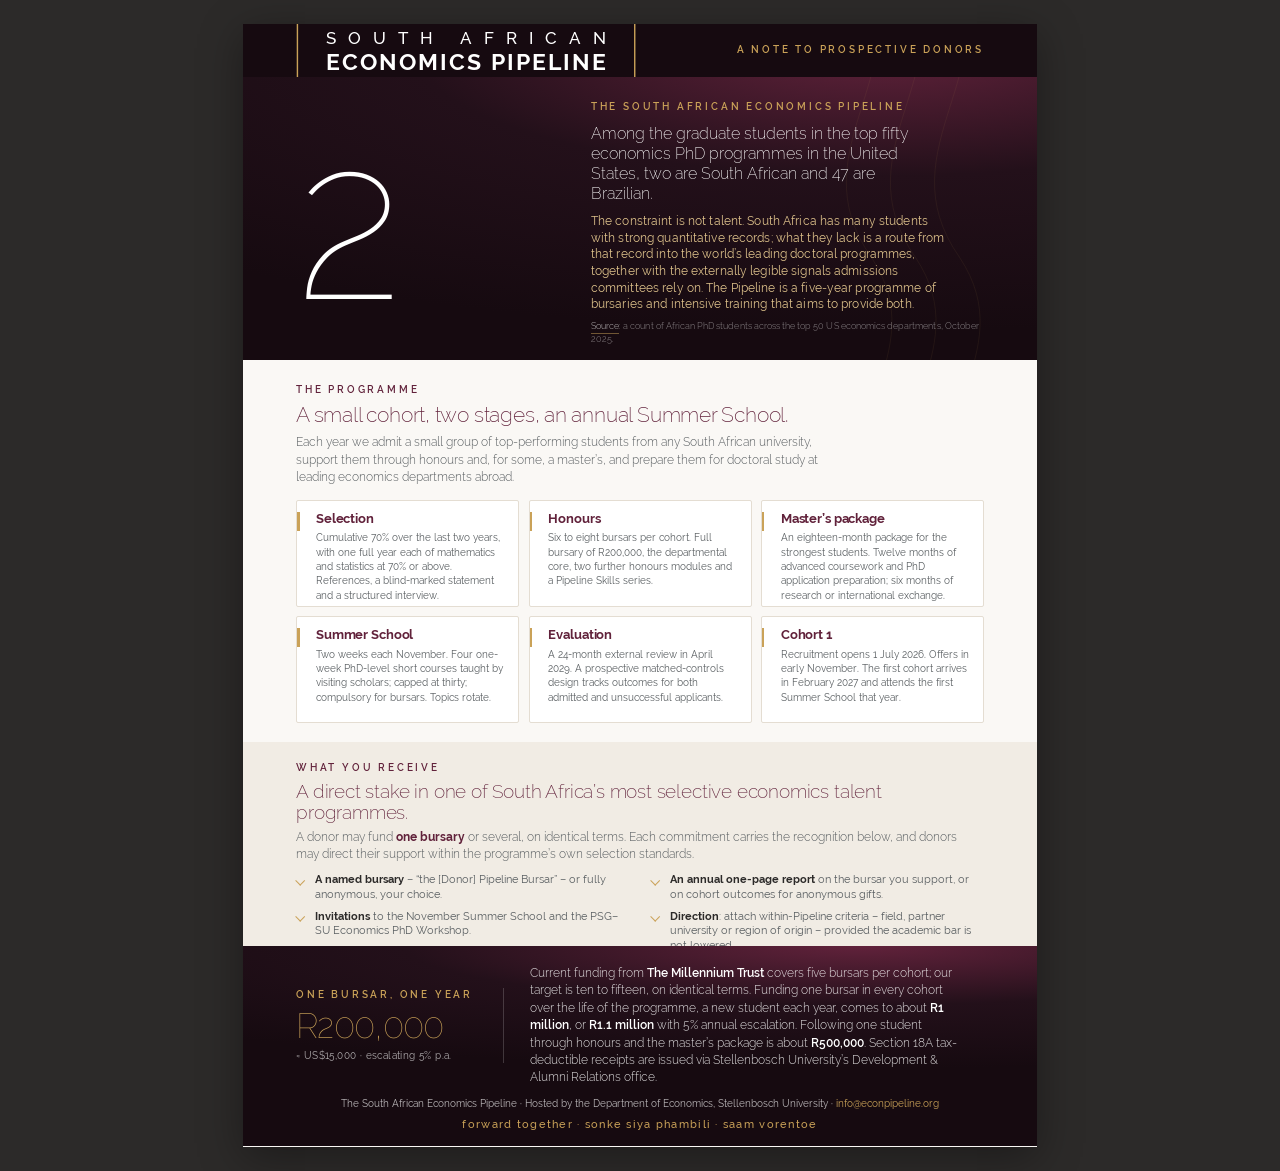
==== donor-factsheet.html @ 9e060d73 "Shorten donor closing copy to fix footer overlap; drop em-dashes" ====
<!DOCTYPE html>
<html lang="en">
<head>
<meta charset="utf-8">
<meta name="viewport" content="width=device-width, initial-scale=1">
<title>The South African Economics Pipeline &mdash; Donor factsheet</title>
<meta name="description" content="A note to prospective donors of the South African Economics Pipeline.">

<!-- Preload above-the-fold fonts to keep Raleway weights consistent in print -->
<link rel="preload" as="font" type="font/ttf" href="assets/fonts/Raleway-Thin.ttf" crossorigin>
<link rel="preload" as="font" type="font/ttf" href="assets/fonts/Raleway-ExtraLight.ttf" crossorigin>
<link rel="preload" as="font" type="font/ttf" href="assets/fonts/Raleway-Light.ttf" crossorigin>
<link rel="preload" as="font" type="font/ttf" href="assets/fonts/Raleway-Regular.ttf" crossorigin>
<link rel="preload" as="font" type="font/ttf" href="assets/fonts/Raleway-SemiBold.ttf" crossorigin>
<link rel="preload" as="font" type="font/ttf" href="assets/fonts/Raleway-Bold.ttf" crossorigin>

<link rel="stylesheet" href="assets/css/styles.css">
<link rel="stylesheet" href="assets/css/factsheet.css">
</head>
<body class="fs">

<div class="sheet">

  <!-- ============================== 1. MASTHEAD ============================ -->
  <header class="fs-masthead">
    <span class="wordmark wordmark--factsheet" aria-label="South African Economics Pipeline">
      <svg class="wordmark__svg" viewBox="0 0 240 48" xmlns="http://www.w3.org/2000/svg" role="img" aria-hidden="true">
        <rect x="1" y="1" width="238" height="46" fill="none" stroke="#caa258" stroke-width="1"/>
        <text x="120" y="20" text-anchor="middle" textLength="198" lengthAdjust="spacing"
              font-family="Raleway, system-ui, sans-serif" font-weight="500" font-size="12" fill="currentColor">SOUTH AFRICAN</text>
        <text x="120" y="38" text-anchor="middle" textLength="198" lengthAdjust="spacing"
              font-family="Raleway, system-ui, sans-serif" font-weight="700" font-size="16" fill="currentColor">ECONOMICS PIPELINE</text>
      </svg>
    </span>
    <p class="label">A note to prospective donors</p>
  </header>

  <!-- ============================== 2. HERO ================================ -->
  <section class="fs-hero">
    <svg class="hero__lines" viewBox="0 0 1440 900" preserveAspectRatio="xMidYMid slice" aria-hidden="true">
      <path d="M1120 -40 C 1240 180, 1000 320, 1140 520 C 1260 700, 1040 820, 1180 980" />
      <path d="M1200 -40 C 1320 180, 1080 320, 1220 520 C 1340 700, 1120 820, 1260 980" />
      <path d="M1280 -40 C 1400 180, 1160 320, 1300 520 C 1420 700, 1200 820, 1340 980" />
    </svg>

    <div class="fs-hero__grid">
      <div>
        <span class="hero__num">2</span>
      </div>
      <div>
        <p class="label label--gold">The South African Economics Pipeline</p>
        <p class="fs-hero__lead">
          Among the graduate students in the top fifty economics PhD
          programmes in the United States, two are South African and
          47 are Brazilian.
        </p>
        <p class="fs-hero__claim">
          The constraint is not talent. South Africa has many students
          with strong quantitative records; what they lack is a route
          from that record into the world&rsquo;s leading doctoral
          programmes, together with the externally legible signals
          admissions committees rely on. The Pipeline is a five-year
          programme of bursaries and intensive training that aims to
          provide both.
        </p>
        <p class="fs-hero__source">
          <a href="https://www.ourlongwalk.com/p/the-thin-pipeline" target="_blank" rel="noopener">Source</a>:
          a count of African PhD students across the top 50 US economics departments, October 2025.
        </p>
      </div>
    </div>
  </section>

  <!-- ============================== 3. PROGRAMME IN BRIEF ================== -->
  <section class="fs-brief">
    <p class="label">The programme</p>
    <h2 class="fs-brief__title">A small cohort, two stages, an annual Summer School.</h2>
    <p class="fs-brief__lede">
      Each year we admit a small group of top-performing students from any
      South African university, support them through honours and, for some,
      a master&rsquo;s, and prepare them for doctoral study at leading
      economics departments abroad.
    </p>

    <div class="fs-grid">
      <article class="fs-card">
        <h3 class="fs-card__title">Selection</h3>
        <p class="fs-card__body">
          Cumulative 70% over the last two years, with one full year each
          of mathematics and statistics at 70% or above. References, a
          blind-marked statement and a structured interview.
        </p>
      </article>
      <article class="fs-card">
        <h3 class="fs-card__title">Honours</h3>
        <p class="fs-card__body">
          Six to eight bursars per cohort. Full bursary of R200,000, the
          departmental core, two further honours modules and a Pipeline
          Skills series.
        </p>
      </article>
      <article class="fs-card">
        <h3 class="fs-card__title">Master&rsquo;s package</h3>
        <p class="fs-card__body">
          An eighteen-month package for the strongest students. Twelve
          months of advanced coursework and PhD application preparation;
          six months of research or international exchange.
        </p>
      </article>
      <article class="fs-card">
        <h3 class="fs-card__title">Summer School</h3>
        <p class="fs-card__body">
          Two weeks each November. Four one-week PhD-level short courses
          taught by visiting scholars; capped at thirty; compulsory for
          bursars. Topics rotate.
        </p>
      </article>
      <article class="fs-card">
        <h3 class="fs-card__title">Evaluation</h3>
        <p class="fs-card__body">
          A 24-month external review in April 2029. A prospective
          matched-controls design tracks outcomes for both admitted and
          unsuccessful applicants.
        </p>
      </article>
      <article class="fs-card">
        <h3 class="fs-card__title">Cohort 1</h3>
        <p class="fs-card__body">
          Recruitment opens 1 July 2026. Offers in early November. The
          first cohort arrives in February 2027 and attends the first
          Summer School that year.
        </p>
      </article>
    </div>
  </section>

  <!-- ============================== 4. WHAT YOU RECEIVE ===================== -->
  <section class="fs-ask">
    <p class="label">What you receive</p>
    <h2 class="fs-ask__title">A direct stake in one of South Africa&rsquo;s most selective economics talent programmes.</h2>
    <p class="fs-ask__lede">
      A donor may fund <strong>one bursary</strong> or several, on identical terms.
      Each commitment carries the recognition below, and donors may direct
      their support within the programme&rsquo;s own selection standards.
    </p>
    <ul class="fs-asks">
      <li><strong>A named bursary</strong> &ndash; &ldquo;the [Donor] Pipeline Bursar&rdquo; &ndash; or fully anonymous, your choice.</li>
      <li><strong>An annual one-page report</strong> on the bursar you support, or on cohort outcomes for anonymous gifts.</li>
      <li><strong>Invitations</strong> to the November Summer School and the PSG&ndash;SU Economics PhD Workshop.</li>
      <li><strong>Direction</strong>: attach within-Pipeline criteria &ndash; field, partner university or region of origin &ndash; provided the academic bar is not lowered.</li>
    </ul>
  </section>

  <!-- ============================== 5. HELP US GROW ======================== -->
  <section class="fs-grow">
    <div class="fs-grow__figure">
      <p class="fs-grow__label">One bursar, one year</p>
      <span class="fs-grow__amount">R200,000</span>
      <span class="fs-grow__sub">&asymp; US$15,000 &middot; escalating 5% p.a.</span>
    </div>
    <p class="fs-grow__copy">
      Current funding from <strong>The Millennium Trust</strong> covers
      five bursars per cohort; our target is ten to fifteen, on identical
      terms. Funding one bursar in every cohort over the life of the
      programme, a new student each year, comes to about
      <strong>R1 million</strong>, or <strong>R1.1 million</strong> with
      5% annual escalation. Following one student through honours and the
      master&rsquo;s package is about <strong>R500,000</strong>. Section 18A
      tax-deductible receipts are issued via Stellenbosch University&rsquo;s
      Development &amp; Alumni Relations office.
    </p>
  </section>

  <!-- ============================== 6. FOOTER ============================== -->
  <footer class="fs-footer">
    <p class="fs-footer__line">
      The South African Economics Pipeline &middot; Hosted by the Department of Economics, Stellenbosch University &middot; <a href="mailto:info@econpipeline.org">info@econpipeline.org</a>
    </p>
    <p class="fs-footer__slogan">forward together &middot; sonke siya phambili &middot; saam vorentoe</p>
  </footer>

</div>

</body>
</html>
---- assets/css/styles.css ----
/* =============================================================================
   The South African Economics Pipeline
   Design system – Raleway only, mastered by weight.
   Palette derived from the SU Brand Manual v3, used with restraint.
   ========================================================================== */

/* ---------- Fonts (self-hosted Raleway) ---------- */
@font-face { font-family:"Raleway"; font-weight:100; font-style:normal; font-display:swap; src:url("../fonts/Raleway-Thin.ttf") format("truetype"); }
@font-face { font-family:"Raleway"; font-weight:200; font-style:normal; font-display:swap; src:url("../fonts/Raleway-ExtraLight.ttf") format("truetype"); }
@font-face { font-family:"Raleway"; font-weight:300; font-style:normal; font-display:swap; src:url("../fonts/Raleway-Light.ttf") format("truetype"); }
@font-face { font-family:"Raleway"; font-weight:300; font-style:italic; font-display:swap; src:url("../fonts/Raleway-Light-Italic.ttf") format("truetype"); }
@font-face { font-family:"Raleway"; font-weight:400; font-style:normal; font-display:swap; src:url("../fonts/Raleway-Regular.ttf") format("truetype"); }
@font-face { font-family:"Raleway"; font-weight:400; font-style:italic; font-display:swap; src:url("../fonts/Raleway-Regular-Italic.ttf") format("truetype"); }
@font-face { font-family:"Raleway"; font-weight:500; font-style:normal; font-display:swap; src:url("../fonts/Raleway-Medium.ttf") format("truetype"); }
@font-face { font-family:"Raleway"; font-weight:600; font-style:normal; font-display:swap; src:url("../fonts/Raleway-SemiBold.ttf") format("truetype"); }
@font-face { font-family:"Raleway"; font-weight:700; font-style:normal; font-display:swap; src:url("../fonts/Raleway-Bold.ttf") format("truetype"); }
@font-face { font-family:"Raleway"; font-weight:800; font-style:normal; font-display:swap; src:url("../fonts/Raleway-ExtraBold.ttf") format("truetype"); }

/* ---------- Tokens ---------- */
:root{
  --ink:#160a10;
  --ink-2:#23101a;
  --maroon:#61223b;
  --maroon-deep:#481829;
  --gold:#caa258;
  --gold-soft:#dcc08a;
  --paper:#faf8f5;
  --paper-alt:#f1ece4;
  --black:#2c2a29;
  --grey:#5a5f62;
  --grey-soft:#8a8f91;
  --line:#e4ddd2;
  --teal:#2cccd3;

  --wrap:1180px;
  --pad:clamp(1.4rem, 5vw, 4rem);
  --sec:clamp(5rem, 11vw, 9rem);

  --ease:cubic-bezier(.22,.61,.36,1);
}

/* ---------- Reset / base ---------- */
*,*::before,*::after{ box-sizing:border-box; margin:0; padding:0; }
html{
  scroll-behavior:smooth; -webkit-text-size-adjust:100%;
  /* Fluid base size: ~17px on phones, up to 18px on desktop. Everything in rem scales with this. */
  font-size:clamp(16.8px, 1rem + 0.22vw, 18px);
}
body{
  font-family:"Raleway", "Trebuchet MS", system-ui, sans-serif;
  font-weight:400;
  font-feature-settings:"liga" 0, "clig" 0;   /* disable ligatures per brand */
  color:var(--black);
  background:var(--paper);
  line-height:1.65;
  -webkit-font-smoothing:antialiased;
  text-rendering:optimizeLegibility;
  overflow-x:hidden;
}
img{ display:block; max-width:100%; }
a{ color:inherit; text-decoration:none; }
ul,ol{ list-style:none; }
::selection{ background:var(--gold); color:var(--ink); }

.wrap{ width:100%; max-width:var(--wrap); margin-inline:auto; padding-inline:var(--pad); }

/* ---------- Shared typography ---------- */
.label{
  font-size:.72rem; font-weight:600; letter-spacing:.32em; text-transform:uppercase;
  color:var(--maroon);
}
.label--gold{ color:var(--gold); }

.display{
  font-weight:200;
  font-size:clamp(2.1rem, 5.2vw, 4rem);
  line-height:1.08;
  letter-spacing:-.01em;
  color:#fff;
  margin-top:1.1rem;
}
.display--dark{ color:var(--maroon); }

.lede{
  font-weight:300;
  font-size:clamp(1.05rem, 1.6vw, 1.32rem);
  line-height:1.6;
  color:var(--grey);
  max-width:52ch;
  margin-top:1.5rem;
}

.section--dark .lede{ color:rgba(255,255,255,.78); }

/* Section scaffolding */
section{ position:relative; }
.section--light{ background:var(--paper); padding-block:var(--sec); }
.section--alt{ background:var(--paper-alt); }
.section--dark{
  background:
    radial-gradient(120% 90% at 78% 0%, var(--maroon) 0%, var(--ink-2) 48%, var(--ink) 100%);
  color:#fff;
  padding-block:var(--sec);
}

.section-head{ max-width:62ch; margin-bottom:clamp(2.5rem,5vw,4rem); }

/* =============================================================================
   NAV
   ========================================================================== */
.nav{
  position:fixed; inset:0 0 auto 0; z-index:60;
  transition:background .4s var(--ease), box-shadow .4s var(--ease), transform .4s var(--ease);
}
.nav__inner{
  max-width:1320px; margin-inline:auto; padding:1.05rem var(--pad);
  display:flex; align-items:center; justify-content:space-between; gap:1rem;
}
.wordmark{ display:flex; align-items:center; color:#fff; }
.wordmark__svg{ display:block; height:54px; width:auto; }

.nav__links{ display:flex; gap:2.2rem; }
.nav__links a{
  font-size:.84rem; font-weight:500; letter-spacing:.04em; color:rgba(255,255,255,.82);
  position:relative; padding-block:.3rem; transition:color .25s var(--ease);
}
.nav__links a::after{
  content:""; position:absolute; left:0; bottom:0; height:1.5px; width:0; background:var(--gold);
  transition:width .3s var(--ease);
}
.nav__links a:hover,.nav__links a.active{ color:#fff; }
.nav__links a.active::after,.nav__links a:hover::after{ width:100%; }

/* scrolled state → solid paper (no backdrop blur: avoids scroll-repaint stutter) */
.nav.scrolled{ background:rgba(250,248,245,.98); box-shadow:0 1px 0 var(--line); }
.nav.scrolled .wordmark{ color:var(--maroon); }
.nav.scrolled .nav__links a{ color:var(--grey); }
.nav.scrolled .nav__links a:hover,.nav.scrolled .nav__links a.active{ color:var(--maroon); }
.nav.scrolled .nav__toggle span{ background:var(--maroon); }

/* hide nav when scrolling down (optional subtle) */
.nav.hide{ transform:translateY(-100%); }

.nav__toggle{ display:none; background:none; border:0; cursor:pointer; width:30px; height:22px; position:relative; }
.nav__toggle span{ position:absolute; left:0; height:2px; width:100%; background:#fff; transition:.3s var(--ease); }
.nav__toggle span:nth-child(1){ top:0; }
.nav__toggle span:nth-child(2){ top:10px; }
.nav__toggle span:nth-child(3){ top:20px; }
.nav__toggle[aria-expanded="true"] span:nth-child(1){ top:10px; transform:rotate(45deg); background:#fff; }
.nav__toggle[aria-expanded="true"] span:nth-child(2){ opacity:0; }
.nav__toggle[aria-expanded="true"] span:nth-child(3){ top:10px; transform:rotate(-45deg); background:#fff; }

/* Mobile menu overlay */
.menu{
  position:fixed; inset:0; z-index:55; background:var(--ink);
  display:flex; align-items:center; justify-content:center;
  opacity:0; visibility:hidden; transition:opacity .4s var(--ease), visibility .4s var(--ease);
}
.menu.open{ opacity:1; visibility:visible; }
.menu nav{ display:flex; flex-direction:column; gap:1.6rem; text-align:center; }
.menu a{ font-size:1.8rem; font-weight:200; color:#fff; letter-spacing:.01em; }
.menu a:hover{ color:var(--gold); }

/* =============================================================================
   HERO
   ========================================================================== */
.hero{
  min-height:100svh; position:relative; display:flex; flex-direction:column;
  justify-content:center; overflow:hidden;
  background:
    radial-gradient(130% 100% at 80% -10%, var(--maroon) 0%, var(--ink-2) 45%, var(--ink) 100%);
  color:#fff;
  padding:7rem var(--pad) 5rem;
}
.hero__lines{ position:absolute; inset:0; width:100%; height:100%; z-index:1; pointer-events:none; }
.hero__lines path{ fill:none; stroke:var(--gold); stroke-width:1; opacity:.14; }

.hero__inner{ position:relative; z-index:2; max-width:var(--wrap); width:100%; margin-inline:auto; }
.hero__figure{ margin:.6rem 0 1.4rem; }
.hero__num{
  display:inline-block;
  font-weight:100; font-size:clamp(8rem, 27vw, 21rem); line-height:.86;
  letter-spacing:-.04em; color:#fff;
}
.hero__lead{
  font-weight:200; font-size:clamp(1.5rem, 3.5vw, 2.7rem); line-height:1.22;
  max-width:20ch; color:#fff;
}
.hero__lead .num{ color:var(--gold); font-weight:300; }
.hero__claim{
  margin-top:1.8rem; font-weight:400; font-size:clamp(1rem,1.5vw,1.18rem);
  color:var(--gold-soft); letter-spacing:.01em; max-width:40ch;
}
.hero__source{
  margin-top:1.4rem; font-weight:300; font-size:.82rem; line-height:1.5;
  color:rgba(255,255,255,.5); max-width:54ch; letter-spacing:.005em;
}
.hero__source a{ color:rgba(255,255,255,.7); border-bottom:1px solid rgba(202,162,88,.5); padding-bottom:1px; transition:.3s var(--ease); }
.hero__source a:hover{ color:var(--gold); border-bottom-color:var(--gold); }

.hero__scroll{
  position:absolute; left:50%; bottom:2.2rem; transform:translateX(-50%); z-index:3;
  display:flex; flex-direction:column; align-items:center; gap:.6rem;
  font-size:.66rem; letter-spacing:.3em; text-transform:uppercase; color:rgba(255,255,255,.6);
}
.hero__arrow{ width:1px; height:34px; background:linear-gradient(var(--gold), transparent); animation:drop 2.2s var(--ease) infinite; }
@keyframes drop{ 0%{ transform:scaleY(0); transform-origin:top; opacity:0; } 40%{ transform:scaleY(1); opacity:1; } 100%{ transform:scaleY(1) translateY(14px); opacity:0; transform-origin:bottom; } }

/* =============================================================================
   VISION
   ========================================================================== */
.vision__lead{ max-width:60ch; margin-top:1.6rem; display:grid; gap:1.2rem; }
.vision__lead p{ font-weight:300; font-size:clamp(1.05rem,1.55vw,1.3rem); color:rgba(255,255,255,.82); }
.vision__thesis{ color:#fff !important; font-weight:400; font-style:italic; }

.stages{
  margin-top:clamp(3rem,6vw,5rem);
  display:grid; grid-template-columns:repeat(4,1fr); gap:1px;
  background:rgba(255,255,255,.12);
  border:1px solid rgba(255,255,255,.12);
}
.stage{ background:linear-gradient(180deg, rgba(255,255,255,.03), transparent); padding:clamp(1.5rem,2.4vw,2.2rem); position:relative; }
.stage__no{ font-size:.78rem; font-weight:700; letter-spacing:.18em; color:var(--gold); }
.stage h3{ margin:.9rem 0 .7rem; font-weight:600; font-size:1.12rem; color:#fff; line-height:1.2; }
.stage p{ font-weight:300; font-size:.95rem; color:rgba(255,255,255,.7); line-height:1.55; }

/* =============================================================================
   STUDENTS
   ========================================================================== */
.grid{ display:grid; gap:clamp(1.4rem,2.4vw,2.2rem); }
.grid--2{ grid-template-columns:repeat(2,1fr); }

.card{
  background:#fff; border:1px solid var(--line); border-radius:2px;
  padding:clamp(1.8rem,3vw,2.6rem);
  position:relative; transition:transform .5s var(--ease), box-shadow .5s var(--ease), border-color .5s var(--ease);
}
.card::before{
  content:""; position:absolute; left:0; top:clamp(1.8rem,3vw,2.6rem); width:3px; height:1.6rem; background:var(--gold);
  transform:scaleY(0); transform-origin:top; transition:transform .5s var(--ease);
}
.card:hover{ transform:translateY(-4px); box-shadow:0 24px 60px -30px rgba(97,34,59,.4); border-color:var(--gold-soft); }
.card:hover::before{ transform:scaleY(1); }
.card__title{ font-weight:700; font-size:1.28rem; color:var(--maroon); margin-bottom:1.1rem; letter-spacing:-.01em; }
.card p{ color:var(--grey); font-weight:400; }

.ticks{ display:grid; gap:.7rem; margin-top:1rem; }
.ticks li{ position:relative; padding-left:1.6rem; color:var(--grey); font-size:.98rem; line-height:1.5; }
.ticks li::before{
  content:""; position:absolute; left:0; top:.55em; width:.5rem; height:.5rem;
  border-right:1.5px solid var(--gold); border-bottom:1.5px solid var(--gold); transform:rotate(45deg) translateY(-2px);
}
.ticks strong{ color:var(--black); font-weight:700; }
.card p + .ticks{ margin-top:1.2rem; }

/* Application timeline */
.apptimeline{ margin-top:clamp(3rem,6vw,5rem); border-top:1px solid var(--line); padding-top:2.6rem; }
.apptimeline__title{ font-weight:300; font-size:1.5rem; color:var(--maroon); margin-bottom:2rem; }
.apptimeline__track{
  display:grid; grid-template-columns:repeat(6,1fr); gap:1rem; position:relative;
}
.apptimeline__track::before{
  content:""; position:absolute; left:0; right:0; top:6px; height:1px; background:var(--line);
}
.apptimeline__track li{ position:relative; padding-top:1.6rem; }
.apptimeline__track li::before{
  content:""; position:absolute; top:2px; left:0; width:9px; height:9px; border-radius:50%;
  background:var(--paper); border:1.5px solid var(--gold);
}
.apptimeline__track li:first-child::before{ background:var(--gold); }
.apptimeline__when{ display:block; font-weight:700; color:var(--maroon); font-size:.95rem; }
.apptimeline__what{ display:block; font-size:.85rem; color:var(--grey); margin-top:.15rem; }

/* CTA */
.cta-row{ margin-top:clamp(2.6rem,5vw,3.6rem); display:flex; align-items:center; gap:1.6rem; flex-wrap:wrap; }
.btn{
  display:inline-block; font-weight:600; font-size:.92rem; letter-spacing:.03em;
  padding:.95rem 2rem; border-radius:2px; transition:.35s var(--ease); cursor:pointer; border:1.5px solid transparent;
}
.btn--solid{ background:var(--maroon); color:#fff; }
.btn--solid:hover{ background:var(--ink); transform:translateY(-2px); box-shadow:0 16px 36px -18px rgba(97,34,59,.7); }
.btn--gold{ background:var(--gold); color:var(--ink); }
.btn--gold:hover{ background:var(--gold-soft); transform:translateY(-2px); box-shadow:0 16px 36px -18px rgba(202,162,88,.7); }
.cta-note{ font-size:.92rem; color:var(--grey-soft); }

/* =============================================================================
   EVENTS
   ========================================================================== */
.event{
  background:#fff; border:1px solid var(--line); border-radius:2px;
  padding:clamp(1.8rem,3vw,2.6rem); display:flex; flex-direction:column;
}
.event__date{ font-size:.78rem; font-weight:600; letter-spacing:.14em; text-transform:uppercase; color:var(--gold); }
.event__title{ font-weight:700; font-size:clamp(1.4rem,2.4vw,1.8rem); color:var(--maroon); margin:.8rem 0 1rem; line-height:1.15; }
.event__body{ color:var(--grey); font-weight:400; }
.event__tag{ margin-top:1.2rem; font-style:italic; font-weight:300; color:var(--grey-soft); font-size:.95rem; }

.keynotes{ margin-top:1.8rem; border-top:1px solid var(--line); padding-top:1.4rem; }
.keynotes__label{ font-size:.72rem; font-weight:600; letter-spacing:.2em; text-transform:uppercase; color:var(--grey-soft); margin-bottom:1.1rem; }
.keynotes__list{ display:grid; grid-template-columns:repeat(3,1fr); gap:1rem; }
.keynotes__list li{ display:flex; flex-direction:column; align-items:center; text-align:center; }
.keynotes__list img{ width:96px; height:96px; border-radius:50%; object-fit:cover; object-position:center top; filter:grayscale(1); transition:filter .5s var(--ease); margin-bottom:.8rem; box-shadow:0 0 0 1px var(--line); }
.keynotes__list li:hover img{ filter:grayscale(0); }
.keynotes__name{ font-weight:600; font-size:.86rem; color:var(--black); line-height:1.2; }
.keynotes__aff{ font-size:.76rem; color:var(--grey-soft); }

/* Interactive roadmap */
.roadmap{ margin-top:clamp(3.5rem,7vw,6rem); }
.roadmap__title{ font-weight:300; font-size:clamp(1.4rem,2.4vw,1.9rem); color:var(--maroon); }
.roadmap__hint{ font-size:.74rem; letter-spacing:.2em; text-transform:uppercase; color:var(--grey-soft); margin:.6rem 0 1.8rem; }
.roadmap__track{ display:grid; grid-template-columns:repeat(6,1fr); gap:.6rem; position:relative; }
.roadmap__track::before{ content:""; position:absolute; left:0; right:0; top:7px; height:1px; background:var(--line); }
.rm{
  background:none; border:0; cursor:pointer; text-align:left; padding-top:1.7rem; position:relative; font-family:inherit;
}
.rm__dot{ position:absolute; top:1px; left:0; width:13px; height:13px; border-radius:50%; background:var(--paper-alt); border:1.5px solid var(--grey-soft); transition:.3s var(--ease); }
.section--alt .rm__dot{ background:var(--paper-alt); }
.rm__year{ display:block; font-weight:700; font-size:.92rem; color:var(--grey); transition:.3s var(--ease); }
.rm__label{ display:block; font-size:.8rem; color:var(--grey-soft); line-height:1.35; margin-top:.1rem; }
.rm:hover .rm__dot{ border-color:var(--gold); }
.rm.active .rm__dot{ background:var(--gold); border-color:var(--gold); transform:scale(1.15); }
.rm.active .rm__year{ color:var(--maroon); }
.roadmap__detail{ margin-top:2rem; border-left:3px solid var(--gold); padding:1.2rem 0 1.2rem 1.6rem; min-height:5rem; }
.roadmap__detail p{ display:none; font-weight:300; font-size:clamp(1.02rem,1.5vw,1.22rem); color:var(--grey); max-width:62ch; }
.roadmap__detail p.show{ display:block; animation:fadeIn .5s var(--ease); }
.roadmap__detail strong{ color:var(--maroon); font-weight:700; }
@keyframes fadeIn{ from{ opacity:0; transform:translateY(6px); } to{ opacity:1; transform:none; } }

/* =============================================================================
   PARTNERS
   ========================================================================== */
.institutions{
  display:grid; grid-template-columns:repeat(4,1fr); gap:1px;
  background:var(--line); border:1px solid var(--line);
}
.institutions li{
  background:var(--paper); padding:1.9rem 1.4rem; text-align:center;
  font-weight:500; font-size:1.02rem; color:var(--maroon); line-height:1.3;
  display:flex; align-items:center; justify-content:center; min-height:6.5rem;
  transition:.4s var(--ease);
}
.institutions li:hover{ background:#fff; color:var(--ink); box-shadow:inset 0 -3px 0 var(--gold); }
.institutions__more{ font-style:italic; font-weight:300; color:var(--gold) !important; }
.institutions__more:hover{ box-shadow:none !important; background:var(--paper) !important; color:var(--gold-soft) !important; }

.mentors{ margin-top:clamp(3rem,6vw,4.5rem); display:grid; grid-template-columns:1.4fr 1fr; gap:clamp(2rem,5vw,4rem); }
.mentors__head{ font-weight:700; font-size:1.04rem; color:var(--maroon); letter-spacing:.01em; margin-bottom:1.1rem; padding-bottom:.7rem; border-bottom:1px solid var(--line); }
.mentors__head--spaced{ margin-top:2.4rem; }
.mentors__list{ display:flex; flex-wrap:wrap; gap:.5rem .55rem; }
.mentors__list li{
  font-size:.92rem; font-weight:400; color:var(--grey);
  padding:.4rem .85rem; border:1px solid var(--line); border-radius:100px;
  transition:.3s var(--ease);
}
.mentors__list li:hover{ border-color:var(--gold); color:var(--maroon); background:#fff; }
.mentors__list li a{ color:inherit; display:inline-block; }
.mentors__list li:hover a{ color:var(--maroon); }
.mentors__note{ margin-top:1rem; font-size:.86rem; font-weight:300; font-style:italic; color:var(--grey-soft); }
.mentors__cta{
  margin-top:clamp(2.6rem,5vw,3.8rem); padding-top:1.8rem;
  border-top:1px solid var(--line);
  font-size:.96rem; font-weight:300; color:var(--grey);
}
.mentors__cta a{ color:var(--maroon); font-weight:600; border-bottom:1px solid var(--gold); padding-bottom:1px; transition:.3s var(--ease); }
.mentors__cta a:hover{ color:var(--ink); border-bottom-color:var(--maroon); }

/* Department link inside the mentors intro */
.partners .lede a{ color:var(--maroon); font-weight:500; border-bottom:1px solid var(--gold); padding-bottom:1px; transition:.3s var(--ease); }
.partners .lede a:hover{ color:var(--ink); border-bottom-color:var(--maroon); }

/* Confirmed external mentors — photo cards (matches keynote treatment) */
.mentors__people{ display:grid; grid-template-columns:repeat(auto-fit,minmax(120px,1fr)); gap:1.4rem 1rem; margin-bottom:1.1rem; }
.mentors__person{ display:flex; flex-direction:column; align-items:center; text-align:center; }
.mentors__person img{ width:96px; height:96px; border-radius:50%; object-fit:cover; object-position:center top; filter:grayscale(1); transition:filter .5s var(--ease); margin-bottom:.8rem; box-shadow:0 0 0 1px var(--line); }
.mentors__person:hover img{ filter:grayscale(0); }
.mentors__person a{ font-weight:600; font-size:.88rem; color:var(--black); line-height:1.25; border-bottom:1px solid transparent; transition:.3s var(--ease); }
.mentors__person a:hover{ color:var(--maroon); border-bottom-color:var(--gold); }
.mentors__aff{ font-size:.76rem; color:var(--grey-soft); margin-top:.28rem; }

/* =============================================================================
   FAQ
   ========================================================================== */
.faq{ margin-top:clamp(3rem,6vw,4.5rem); border-top:1px solid var(--line); padding-top:2.6rem; }
.faq__title{ font-weight:300; font-size:1.5rem; color:var(--maroon); margin-bottom:1.6rem; }
.faq details{ border-bottom:1px solid var(--line); padding:1.1rem 0; }
.faq details:first-of-type{ border-top:1px solid var(--line); }
.faq summary{
  cursor:pointer; list-style:none; position:relative; padding-right:2rem;
  font-weight:600; font-size:1.02rem; color:var(--maroon); transition:.25s var(--ease);
}
.faq summary::-webkit-details-marker{ display:none; }
.faq summary::after{
  content:""; position:absolute; right:.25rem; top:.55em;
  width:.55rem; height:.55rem;
  border-right:1.5px solid var(--gold); border-bottom:1.5px solid var(--gold);
  transform:rotate(45deg); transition:transform .3s var(--ease);
}
.faq details[open] summary::after{ transform:rotate(-135deg); top:.75em; }
.faq summary:hover{ color:var(--ink); }
.faq details p{ margin-top:.9rem; color:var(--grey); font-weight:400; font-size:.98rem; line-height:1.6; max-width:62ch; }

/* =============================================================================
   DONORS
   ========================================================================== */
.donors__lead{ max-width:58ch; margin-top:1.8rem; }
.donors__lead p{ font-weight:300; font-size:clamp(1.05rem,1.6vw,1.32rem); color:rgba(255,255,255,.82); }

.give{
  margin-top:clamp(3rem,6vw,4.5rem); display:grid; grid-template-columns:auto 1fr; gap:clamp(2rem,5vw,4rem); align-items:center;
  border-top:1px solid rgba(255,255,255,.14); border-bottom:1px solid rgba(255,255,255,.14);
  padding-block:clamp(2.2rem,4vw,3.2rem);
}
.give__figure{ }
.give__amount{ display:block; font-weight:100; font-size:clamp(3rem,7vw,5.2rem); line-height:1; color:var(--gold); letter-spacing:-.02em; }
.give__sub{ display:block; margin-top:.7rem; font-size:.9rem; letter-spacing:.04em; color:rgba(255,255,255,.65); }
.give__points{ display:grid; gap:.8rem; }
.give__points li{ position:relative; padding-left:1.6rem; color:rgba(255,255,255,.82); font-weight:300; font-size:1.02rem; }
.give__points li::before{ content:""; position:absolute; left:0; top:.55em; width:.5rem; height:.5rem; border-right:1.5px solid var(--gold); border-bottom:1.5px solid var(--gold); transform:rotate(45deg) translateY(-2px); }

.give__how{ margin-top:clamp(2.5rem,5vw,3.5rem); max-width:62ch; }
.give__how-label{ font-size:.72rem; font-weight:600; letter-spacing:.2em; text-transform:uppercase; color:var(--gold); margin-bottom:1rem; }
.give__how-body{ font-weight:300; color:rgba(255,255,255,.8); }
.give__how .placeholder{ color:var(--gold-soft); font-style:italic; }
.give__how .btn{ margin-top:1.8rem; }
.give__how-link{ margin-top:1.2rem; font-weight:300; font-size:.92rem; color:rgba(255,255,255,.65); }
.give__how-link a{ color:var(--gold); border-bottom:1px solid rgba(202,162,88,.4); padding-bottom:1px; }
.give__how-link a:hover{ color:var(--gold-soft); border-bottom-color:var(--gold-soft); }

.current-donors{ margin-top:clamp(3rem,6vw,4.5rem); text-align:center; }
.donors{ padding-bottom:clamp(2.4rem,4vw,3.4rem); }
.current-donors__label{ font-size:.72rem; font-weight:600; letter-spacing:.24em; text-transform:uppercase; color:rgba(255,255,255,.5); }
.current-donors__names{ margin-top:1rem; display:flex; align-items:center; justify-content:center; gap:1.2rem; font-weight:300; font-size:clamp(1.3rem,2.6vw,1.9rem); color:#fff; }
.current-donors__names .dot{ color:var(--gold); }

/* =============================================================================
   FOOTER
   ========================================================================== */
.footer{ background:var(--ink); color:rgba(255,255,255,.7); padding:clamp(2rem,3.5vw,3rem) 0 2.5rem; }
.footer__inner{ display:flex; justify-content:space-between; align-items:flex-start; gap:2rem; flex-wrap:wrap; }
.footer__title{ font-weight:300; font-size:.92rem; color:rgba(255,255,255,.7); }
.footer__host{ margin-top:.5rem; font-weight:300; font-size:.92rem; }
.footer__contact{ margin-top:.5rem; font-size:.92rem; }
.footer__contact a{ color:var(--gold); }
.footer__contact a:hover{ color:var(--gold-soft); }
.footer__host a{ color:var(--gold); transition:.3s var(--ease); }
.footer__host a:hover{ color:var(--gold-soft); }
.footer__logos{ display:flex; align-items:flex-start; gap:1.8rem; }
.footer__logo{ display:block; }
/* Logo height matches the 3-line brand block: 3 × .92rem × 1.65 line-height + 2 × .5rem margins */
.footer__logo--su{ height:5.554rem; width:auto; }
.footer__slogan{ text-align:center; margin-top:clamp(2.5rem,5vw,3.5rem); color:var(--gold); font-size:.92rem; letter-spacing:.06em; }
.footer__legal{ text-align:center; margin-top:1rem; font-size:.78rem; color:rgba(255,255,255,.4); }

/* =============================================================================
   REVEAL ANIMATION
   ========================================================================== */
.reveal{ opacity:0; transform:translateY(16px); transition:opacity .8s var(--ease), transform .8s var(--ease); will-change:opacity, transform; }
.reveal.in{ opacity:1; transform:none; }
/* Hero fades in place (no slide) so it stays steady while fonts finish loading. */
.hero__inner.reveal{ transform:none; }

/* =============================================================================
   RESPONSIVE
   ========================================================================== */
@media (max-width:900px){
  .grid--2{ grid-template-columns:1fr; }
  .stages{ grid-template-columns:repeat(2,1fr); }
  .institutions{ grid-template-columns:repeat(2,1fr); }
  .mentors{ grid-template-columns:1fr; }
  .give{ grid-template-columns:1fr; gap:1.6rem; }
  .apptimeline__track{ grid-template-columns:repeat(3,1fr); row-gap:1.6rem; }
  .apptimeline__track::before{ display:none; }
  .roadmap__track{ grid-template-columns:repeat(3,1fr); row-gap:1.4rem; }
  .roadmap__track::before{ display:none; }
}
@media (max-width:680px){
  .nav__links{ display:none; }
  .nav__toggle{ display:block; }
  .stages{ grid-template-columns:1fr; }
  .institutions{ grid-template-columns:1fr; }
  .apptimeline__track{ grid-template-columns:repeat(2,1fr); }
  .roadmap__track{ grid-template-columns:repeat(2,1fr); }
  .footer__inner{ flex-direction:column; }
  .keynotes__list{ gap:.5rem; }
  .keynotes__list img{ width:80px; height:80px; }
}

/* =============================================================================
   REDUCED MOTION
   ========================================================================== */
@media (prefers-reduced-motion:reduce){
  html{ scroll-behavior:auto; }
  *,*::before,*::after{ animation-duration:.001ms !important; animation-iteration-count:1 !important; transition-duration:.001ms !important; }
  .reveal{ opacity:1; transform:none; }
}
---- assets/css/factsheet.css ----
/* =============================================================================
   The South African Economics Pipeline -- mentor factsheet
   Print-only layout for single-page A4 PDF.
   Layered on top of styles.css (tokens, fonts, base typography).
   ========================================================================== */

@page {
  size: A4;
  margin: 0;
}

/* ---------- Page reset for print ---------- */
html, body {
  margin: 0;
  padding: 0;
  background: #fff;
  overflow: visible;
  -webkit-print-color-adjust: exact;
  print-color-adjust: exact;
}
body.fs {
  width: 210mm;
  font-size: 10pt;
  line-height: 1.45;
}
body.fs *,
body.fs *::before,
body.fs *::after {
  -webkit-print-color-adjust: exact;
  print-color-adjust: exact;
}

/* ---------- The sheet container ---------- */
.sheet {
  width: 210mm;
  height: 297mm;
  display: grid;
  grid-template-rows:
    14mm    /* masthead */
    75mm    /* hero (incl. source attribution line) */
    101mm   /* programme in brief */
    54mm    /* what we ask / receive */
    36mm    /* help us grow */
    17mm;   /* footer */
  background: var(--paper);
  overflow: hidden;
  position: relative;
}

/* ============================================================================
   1. MASTHEAD
   ========================================================================= */
.fs-masthead {
  background: var(--ink);
  color: #fff;
  display: flex;
  align-items: center;
  justify-content: space-between;
  padding: 0 14mm;
}
.fs-masthead .wordmark { color: #fff; }
.fs-masthead .wordmark__svg { height: 18mm; width: auto; display: block; }
.fs-masthead .label { color: var(--gold); font-size: 7.5pt; letter-spacing: .28em; }

/* ============================================================================
   2. HERO
   ========================================================================= */
.fs-hero {
  position: relative;
  background:
    radial-gradient(130% 100% at 80% -10%, var(--maroon) 0%, var(--ink-2) 45%, var(--ink) 100%);
  color: #fff;
  padding: 6mm 14mm 5mm;
  overflow: hidden;
}
.fs-hero .hero__lines {
  position: absolute; inset: 0; width: 100%; height: 100%;
  pointer-events: none; z-index: 1;
}
.fs-hero .hero__lines path { fill: none; stroke: var(--gold); stroke-width: 1; opacity: .14; }

.fs-hero__grid {
  position: relative; z-index: 2;
  display: grid;
  grid-template-columns: 70mm 1fr;
  gap: 8mm;
  align-items: center;
  height: 100%;
}
.fs-hero .hero__num {
  font-weight: 100;
  font-size: 58mm;
  line-height: .86;
  letter-spacing: -.04em;
  color: #fff;
  display: block;
}
.fs-hero .label--gold { font-size: 7.5pt; letter-spacing: .28em; }
.fs-hero__lead {
  font-weight: 200;
  font-size: 12pt;
  line-height: 1.25;
  margin-top: 2.5mm;
  max-width: 90mm;
  color: #fff;
}
.fs-hero__claim {
  margin-top: 2.5mm;
  font-weight: 400;
  font-size: 8.8pt;
  line-height: 1.42;
  max-width: 95mm;
  color: var(--gold-soft);
  letter-spacing: .01em;
}
.fs-hero__source {
  margin-top: 2mm;
  font-weight: 300;
  font-size: 6.8pt;
  line-height: 1.35;
  color: rgba(255,255,255,.5);
  letter-spacing: .005em;
  max-width: 105mm;
}
.fs-hero__source a {
  color: rgba(255,255,255,.7);
  border-bottom: 1px solid rgba(202,162,88,.5);
  padding-bottom: .3mm;
}

/* ============================================================================
   3. PROGRAMME IN BRIEF
   ========================================================================= */
.fs-brief {
  background: var(--paper);
  padding: 6mm 14mm 5mm;
  display: flex;
  flex-direction: column;
}
.fs-brief .label { font-size: 7.5pt; letter-spacing: .28em; }
.fs-brief__title {
  font-weight: 200;
  font-size: 16pt;
  line-height: 1.1;
  color: var(--maroon);
  letter-spacing: -.01em;
  margin-top: 1.5mm;
}
.fs-brief__lede {
  font-weight: 300;
  font-size: 9pt;
  line-height: 1.45;
  color: var(--grey);
  margin-top: 2mm;
  max-width: 140mm;
}

.fs-grid {
  margin-top: 3.5mm;
  display: grid;
  grid-template-columns: repeat(3, 1fr);
  grid-template-rows: 1fr 1fr;
  gap: 2.5mm 2.5mm;
  flex: 1;
  min-height: 0;
}
.fs-card {
  background: #fff;
  border: 1px solid var(--line);
  border-radius: 2px;
  padding: 3mm 3.5mm 3mm 5mm;
  position: relative;
  display: flex;
  flex-direction: column;
  overflow: hidden;
}
.fs-card::before {
  content: "";
  position: absolute;
  left: 0;
  top: 3mm;
  width: 2.5px;
  height: 5mm;
  background: var(--gold);
}
.fs-card__title {
  font-weight: 700;
  font-size: 9.5pt;
  color: var(--maroon);
  letter-spacing: -.01em;
  margin-bottom: 1mm;
  line-height: 1.15;
}
.fs-card__body {
  font-weight: 400;
  font-size: 7.8pt;
  line-height: 1.38;
  color: var(--grey);
}

/* ============================================================================
   4. WHAT WE ASK
   ========================================================================= */
.fs-ask {
  background: var(--paper-alt);
  padding: 5mm 14mm 4mm;
  display: flex;
  flex-direction: column;
}
.fs-ask .label { font-size: 7.5pt; letter-spacing: .28em; }
.fs-ask__title {
  font-weight: 200;
  font-size: 14pt;
  line-height: 1.1;
  color: var(--maroon);
  letter-spacing: -.01em;
  margin-top: 1.5mm;
}
.fs-ask__lede {
  font-weight: 300;
  font-size: 8.8pt;
  line-height: 1.45;
  color: var(--grey);
  margin-top: 1.8mm;
  max-width: 180mm;
}
.fs-ask__lede strong { color: var(--maroon); font-weight: 700; }

.fs-asks {
  margin-top: 2.5mm;
  display: grid;
  grid-template-columns: 1fr 1fr;
  gap: 1.8mm 6mm;
}
.fs-asks li {
  position: relative;
  padding-left: 5mm;
  color: var(--grey);
  font-size: 8pt;
  line-height: 1.38;
  font-weight: 400;
}
.fs-asks li::before {
  content: "";
  position: absolute;
  left: 0;
  top: .5em;
  width: 1.8mm;
  height: 1.8mm;
  border-right: 1.5px solid var(--gold);
  border-bottom: 1.5px solid var(--gold);
  transform: rotate(45deg) translateY(-.3mm);
}
.fs-asks strong { color: var(--black); font-weight: 700; }

/* ============================================================================
   5. HELP US GROW
   ========================================================================= */
.fs-grow {
  background:
    radial-gradient(120% 90% at 78% 0%, var(--maroon) 0%, var(--ink-2) 48%, var(--ink) 100%);
  color: #fff;
  padding: 5mm 14mm 4mm;
  display: grid;
  grid-template-columns: 55mm 1fr;
  gap: 7mm;
  align-items: center;
}
.fs-grow__figure {
  border-right: 1px solid rgba(255,255,255,.18);
  padding-right: 6mm;
}
.fs-grow__label {
  color: var(--gold);
  font-size: 7.5pt;
  font-weight: 600;
  letter-spacing: .28em;
  text-transform: uppercase;
}
.fs-grow__amount {
  display: block;
  font-weight: 100;
  font-size: 26pt;
  line-height: 1;
  color: var(--gold);
  letter-spacing: -.02em;
  margin-top: 1.5mm;
}
.fs-grow__sub {
  display: block;
  margin-top: 1.5mm;
  font-size: 7.5pt;
  letter-spacing: .04em;
  color: rgba(255,255,255,.65);
}
.fs-grow__copy {
  font-weight: 300;
  font-size: 9pt;
  line-height: 1.45;
  color: rgba(255,255,255,.85);
  max-width: 115mm;
}
.fs-grow__copy strong { color: #fff; font-weight: 600; }

/* ============================================================================
   6. FOOTER
   ========================================================================= */
.fs-footer {
  background: var(--ink);
  color: rgba(255,255,255,.7);
  padding: 4mm 14mm;
  display: flex;
  flex-direction: column;
  justify-content: center;
  gap: 1.5mm;
}
.fs-footer__line {
  font-size: 7.5pt;
  font-weight: 400;
  color: rgba(255,255,255,.7);
  text-align: center;
}
.fs-footer__line a { color: var(--gold); }
.fs-footer__slogan {
  text-align: center;
  color: var(--gold);
  font-size: 8pt;
  letter-spacing: .12em;
  font-weight: 500;
}

/* ============================================================================
   SCREEN PREVIEW (when viewed in a browser, not printing)
   Centre the sheet on a grey backdrop for easier review.
   ========================================================================= */
@media screen {
  html, body { background: #2c2a29; }
  body.fs { padding: 24px 0; display: flex; justify-content: center; width: auto; }
  .sheet { box-shadow: 0 10px 40px rgba(0,0,0,.35); }
}
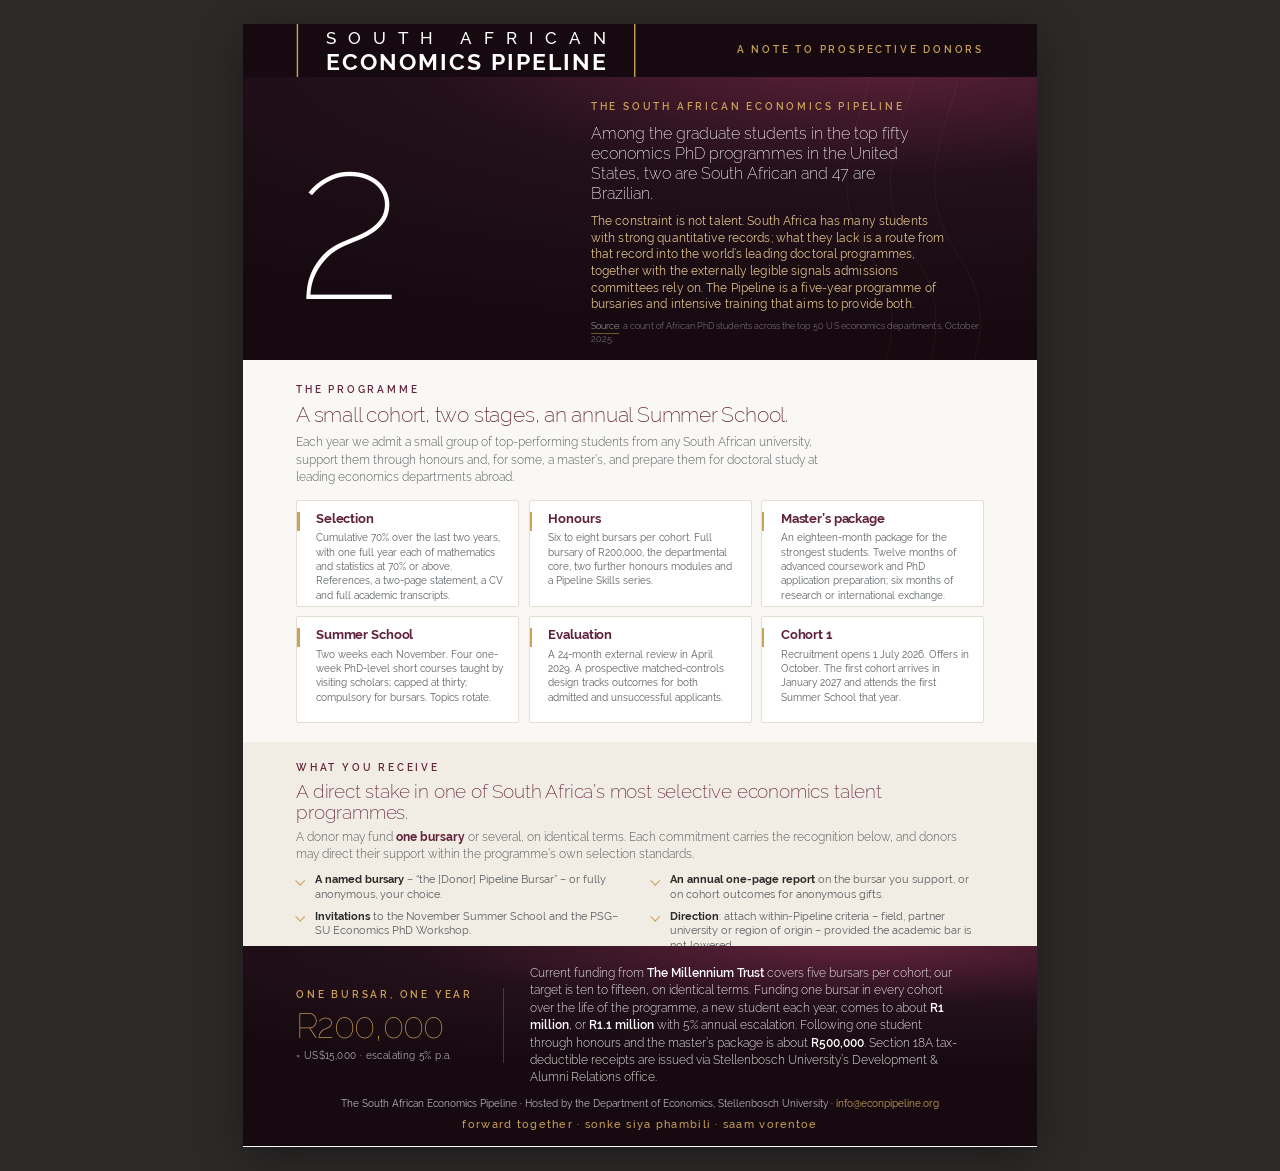
==== commit 84fec3b0: "Update application copy and add National Treasury endorsement section Students/FAQ copy: applicants " ====
--- a/donor-factsheet.html
+++ b/donor-factsheet.html
@@ -88,7 +88,7 @@
         <p class="fs-card__body">
           Cumulative 70% over the last two years, with one full year each
           of mathematics and statistics at 70% or above. References, a
-          blind-marked statement and a structured interview.
+          two-page statement, a CV and full academic transcripts.
         </p>
       </article>
       <article class="fs-card">
@@ -126,8 +126,8 @@
       <article class="fs-card">
         <h3 class="fs-card__title">Cohort 1</h3>
         <p class="fs-card__body">
-          Recruitment opens 1 July 2026. Offers in early November. The
-          first cohort arrives in February 2027 and attends the first
+          Recruitment opens 1 July 2026. Offers in October. The
+          first cohort arrives in January 2027 and attends the first
           Summer School that year.
         </p>
       </article>
--- a/assets/css/styles.css
+++ b/assets/css/styles.css
@@ -225,6 +225,41 @@
 .stage p{ font-weight:300; font-size:.95rem; color:rgba(255,255,255,.7); line-height:1.55; }
 
 /* =============================================================================
+   ENDORSEMENT
+   ========================================================================== */
+.endorse{
+  margin-top:clamp(2rem,4vw,3rem); display:grid;
+  grid-template-columns:1.1fr 1fr; gap:clamp(2rem,5vw,4rem); align-items:start;
+}
+.endorse__prose p{ color:var(--grey); font-weight:300; font-size:clamp(1.02rem,1.5vw,1.18rem); line-height:1.65; }
+.endorse__prose p + p{ margin-top:1.1rem; }
+
+.endorse__quote{
+  background:#fff; border:1px solid var(--line); border-radius:2px;
+  border-left:3px solid var(--gold); padding:clamp(1.8rem,3vw,2.4rem);
+}
+.endorse__quote blockquote p{
+  color:var(--maroon); font-weight:300; font-style:italic;
+  font-size:clamp(1.05rem,1.6vw,1.28rem); line-height:1.5;
+}
+.endorse__quote blockquote p + p{ margin-top:1rem; }
+
+.endorse__by{
+  margin-top:1.6rem; padding-top:1.4rem; border-top:1px solid var(--line);
+  display:flex; align-items:center; gap:1rem;
+}
+.endorse__by img{
+  width:96px; height:96px; border-radius:50%; object-fit:cover; object-position:center top;
+  filter:grayscale(1); transition:filter .5s var(--ease); box-shadow:0 0 0 1px var(--line); flex:0 0 auto;
+}
+.endorse__by:hover img{ filter:grayscale(0); }
+.endorse__id{ display:flex; flex-direction:column; }
+.endorse__name{ font-weight:700; font-size:.98rem; color:var(--black); }
+.endorse__role{ font-size:.82rem; color:var(--grey-soft); margin-top:.2rem; }
+
+@media (max-width:900px){ .endorse{ grid-template-columns:1fr; } }
+
+/* =============================================================================
    STUDENTS
    ========================================================================== */
 .grid{ display:grid; gap:clamp(1.4rem,2.4vw,2.2rem); }
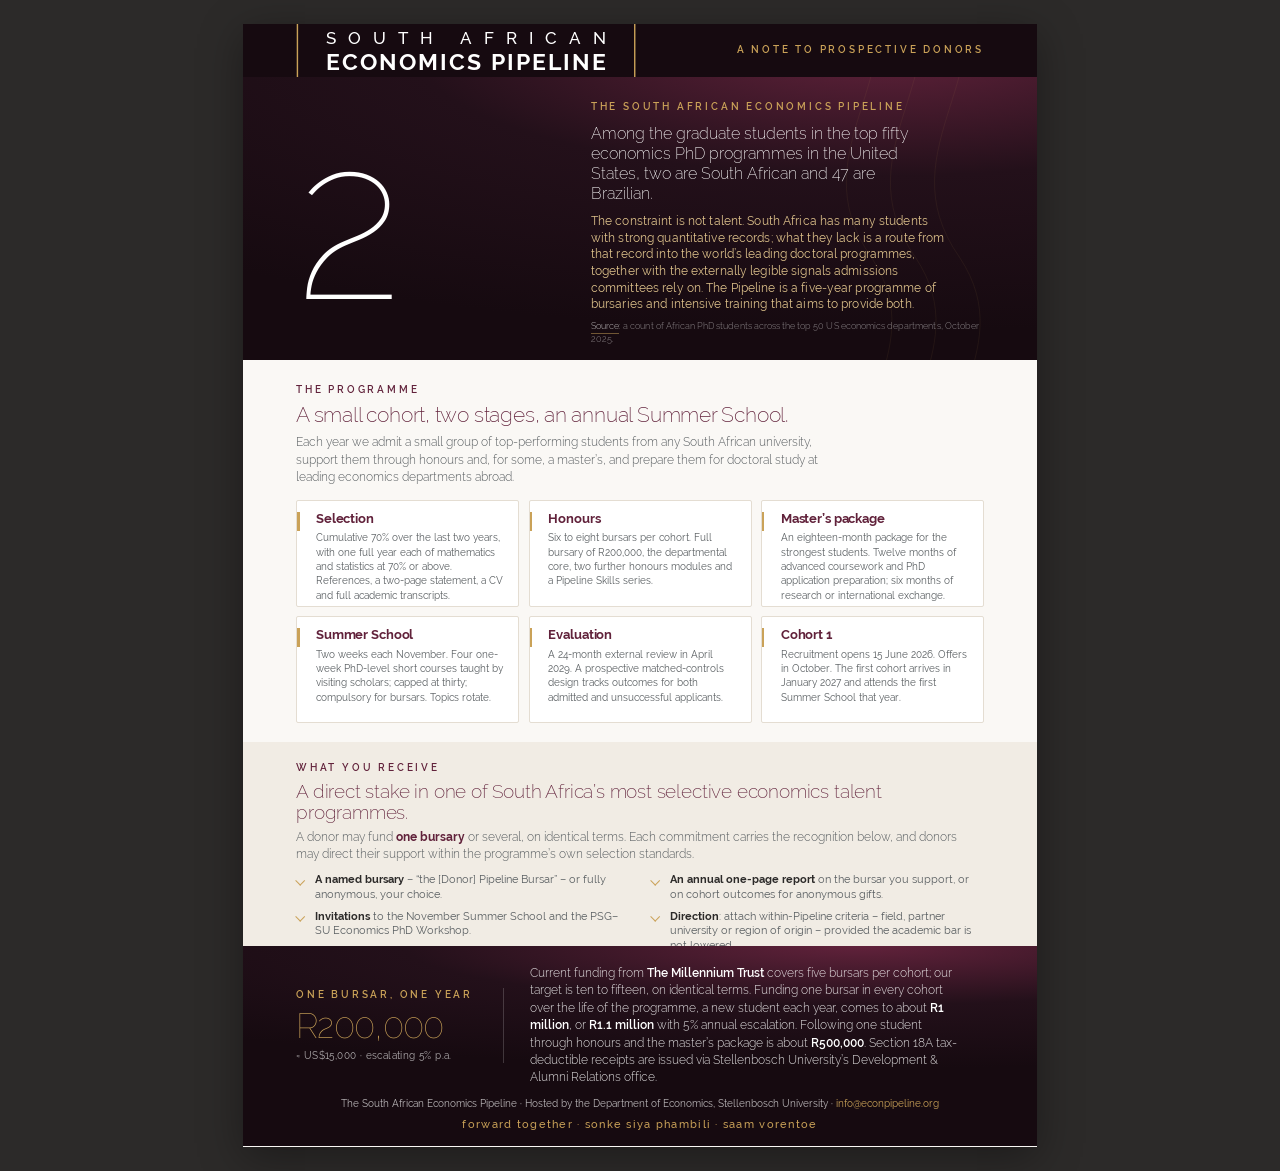
==== commit 837a61ad: "Launch application flow: open 15 June, apply@ address, referee-direct letters Bring the application " ====
--- a/donor-factsheet.html
+++ b/donor-factsheet.html
@@ -3,7 +3,7 @@
 <head>
 <meta charset="utf-8">
 <meta name="viewport" content="width=device-width, initial-scale=1">
-<title>The South African Economics Pipeline &mdash; Donor factsheet</title>
+<title>The South African Economics Pipeline &ndash; Donor factsheet</title>
 <meta name="description" content="A note to prospective donors of the South African Economics Pipeline.">
 
 <!-- Preload above-the-fold fonts to keep Raleway weights consistent in print -->
@@ -126,7 +126,7 @@
       <article class="fs-card">
         <h3 class="fs-card__title">Cohort 1</h3>
         <p class="fs-card__body">
-          Recruitment opens 1 July 2026. Offers in October. The
+          Recruitment opens 15 June 2026. Offers in October. The
           first cohort arrives in January 2027 and attends the first
           Summer School that year.
         </p>
--- a/assets/css/styles.css
+++ b/assets/css/styles.css
@@ -227,37 +227,41 @@
 /* =============================================================================
    ENDORSEMENT
    ========================================================================== */
+.endorsement .section-head{ max-width:82ch; margin-inline:auto; text-align:center; }
+.endorsement .section-head .lede{ max-width:78ch; margin-inline:auto; }
+
 .endorse{
-  margin-top:clamp(2rem,4vw,3rem); display:grid;
-  grid-template-columns:1.1fr 1fr; gap:clamp(2rem,5vw,4rem); align-items:start;
-}
-.endorse__prose p{ color:var(--grey); font-weight:300; font-size:clamp(1.02rem,1.5vw,1.18rem); line-height:1.65; }
-.endorse__prose p + p{ margin-top:1.1rem; }
-
-.endorse__quote{
-  background:#fff; border:1px solid var(--line); border-radius:2px;
-  border-left:3px solid var(--gold); padding:clamp(1.8rem,3vw,2.4rem);
-}
-.endorse__quote blockquote p{
-  color:var(--maroon); font-weight:300; font-style:italic;
-  font-size:clamp(1.05rem,1.6vw,1.28rem); line-height:1.5;
-}
-.endorse__quote blockquote p + p{ margin-top:1rem; }
-
-.endorse__by{
-  margin-top:1.6rem; padding-top:1.4rem; border-top:1px solid var(--line);
-  display:flex; align-items:center; gap:1rem;
-}
+  margin:clamp(2.4rem,5vw,3.6rem) auto 0; max-width:640px;
+  display:flex; flex-direction:column; align-items:center; text-align:center;
+}
+
+.endorse__bubble{
+  position:relative; width:100%; background:#fff;
+  border:1px solid var(--line); border-radius:18px;
+  padding:clamp(2.6rem,4vw,3.2rem) clamp(1.8rem,3.4vw,2.6rem) clamp(1.9rem,3vw,2.3rem);
+}
+.endorse__bubble::before{
+  content:"\201C"; position:absolute; top:.4rem; left:1.4rem;
+  font-size:3.4rem; line-height:1; color:var(--gold); font-weight:700;
+}
+.endorse__bubble::after{
+  content:""; position:absolute; left:50%; bottom:-9px;
+  width:18px; height:18px; background:#fff; transform:translateX(-50%) rotate(45deg);
+  border-right:1px solid var(--line); border-bottom:1px solid var(--line);
+}
+.endorse__bubble p{
+  font-weight:300; font-style:italic; color:var(--maroon);
+  font-size:clamp(1.12rem,1.9vw,1.5rem); line-height:1.5;
+}
+
+.endorse__by{ margin-top:1.9rem; display:flex; flex-direction:column; align-items:center; }
 .endorse__by img{
   width:96px; height:96px; border-radius:50%; object-fit:cover; object-position:center top;
-  filter:grayscale(1); transition:filter .5s var(--ease); box-shadow:0 0 0 1px var(--line); flex:0 0 auto;
-}
-.endorse__by:hover img{ filter:grayscale(0); }
-.endorse__id{ display:flex; flex-direction:column; }
-.endorse__name{ font-weight:700; font-size:.98rem; color:var(--black); }
+  filter:grayscale(1); transition:filter .5s var(--ease); box-shadow:0 0 0 1px var(--line); margin-bottom:.9rem;
+}
+.endorse:hover .endorse__by img{ filter:grayscale(0); }
+.endorse__name{ font-weight:700; font-size:1rem; color:var(--black); }
 .endorse__role{ font-size:.82rem; color:var(--grey-soft); margin-top:.2rem; }
-
-@media (max-width:900px){ .endorse{ grid-template-columns:1fr; } }
 
 /* =============================================================================
    STUDENTS
@@ -287,6 +291,8 @@
 }
 .ticks strong{ color:var(--black); font-weight:700; }
 .card p + .ticks{ margin-top:1.2rem; }
+.card__note{ margin-top:1.2rem; font-size:.9rem; line-height:1.55; color:var(--grey); }
+.card__note strong{ color:var(--maroon); font-weight:700; }
 
 /* Application timeline */
 .apptimeline{ margin-top:clamp(3rem,6vw,5rem); border-top:1px solid var(--line); padding-top:2.6rem; }
@@ -316,7 +322,8 @@
 .btn--solid:hover{ background:var(--ink); transform:translateY(-2px); box-shadow:0 16px 36px -18px rgba(97,34,59,.7); }
 .btn--gold{ background:var(--gold); color:var(--ink); }
 .btn--gold:hover{ background:var(--gold-soft); transform:translateY(-2px); box-shadow:0 16px 36px -18px rgba(202,162,88,.7); }
-.cta-note{ font-size:.92rem; color:var(--grey-soft); }
+.btn--disabled{ background:var(--paper-alt); color:var(--grey-soft); border-color:var(--line); cursor:default; pointer-events:none; box-shadow:none; transform:none; }
+.cta-note{ font-size:.92rem; color:var(--grey-soft); max-width:54ch; }
 
 /* =============================================================================
    EVENTS
@@ -403,7 +410,7 @@
 .partners .lede a{ color:var(--maroon); font-weight:500; border-bottom:1px solid var(--gold); padding-bottom:1px; transition:.3s var(--ease); }
 .partners .lede a:hover{ color:var(--ink); border-bottom-color:var(--maroon); }
 
-/* Confirmed external mentors — photo cards (matches keynote treatment) */
+/* Confirmed external mentors – photo cards (matches keynote treatment) */
 .mentors__people{ display:grid; grid-template-columns:repeat(auto-fit,minmax(120px,1fr)); gap:1.4rem 1rem; margin-bottom:1.1rem; }
 .mentors__person{ display:flex; flex-direction:column; align-items:center; text-align:center; }
 .mentors__person img{ width:96px; height:96px; border-radius:50%; object-fit:cover; object-position:center top; filter:grayscale(1); transition:filter .5s var(--ease); margin-bottom:.8rem; box-shadow:0 0 0 1px var(--line); }
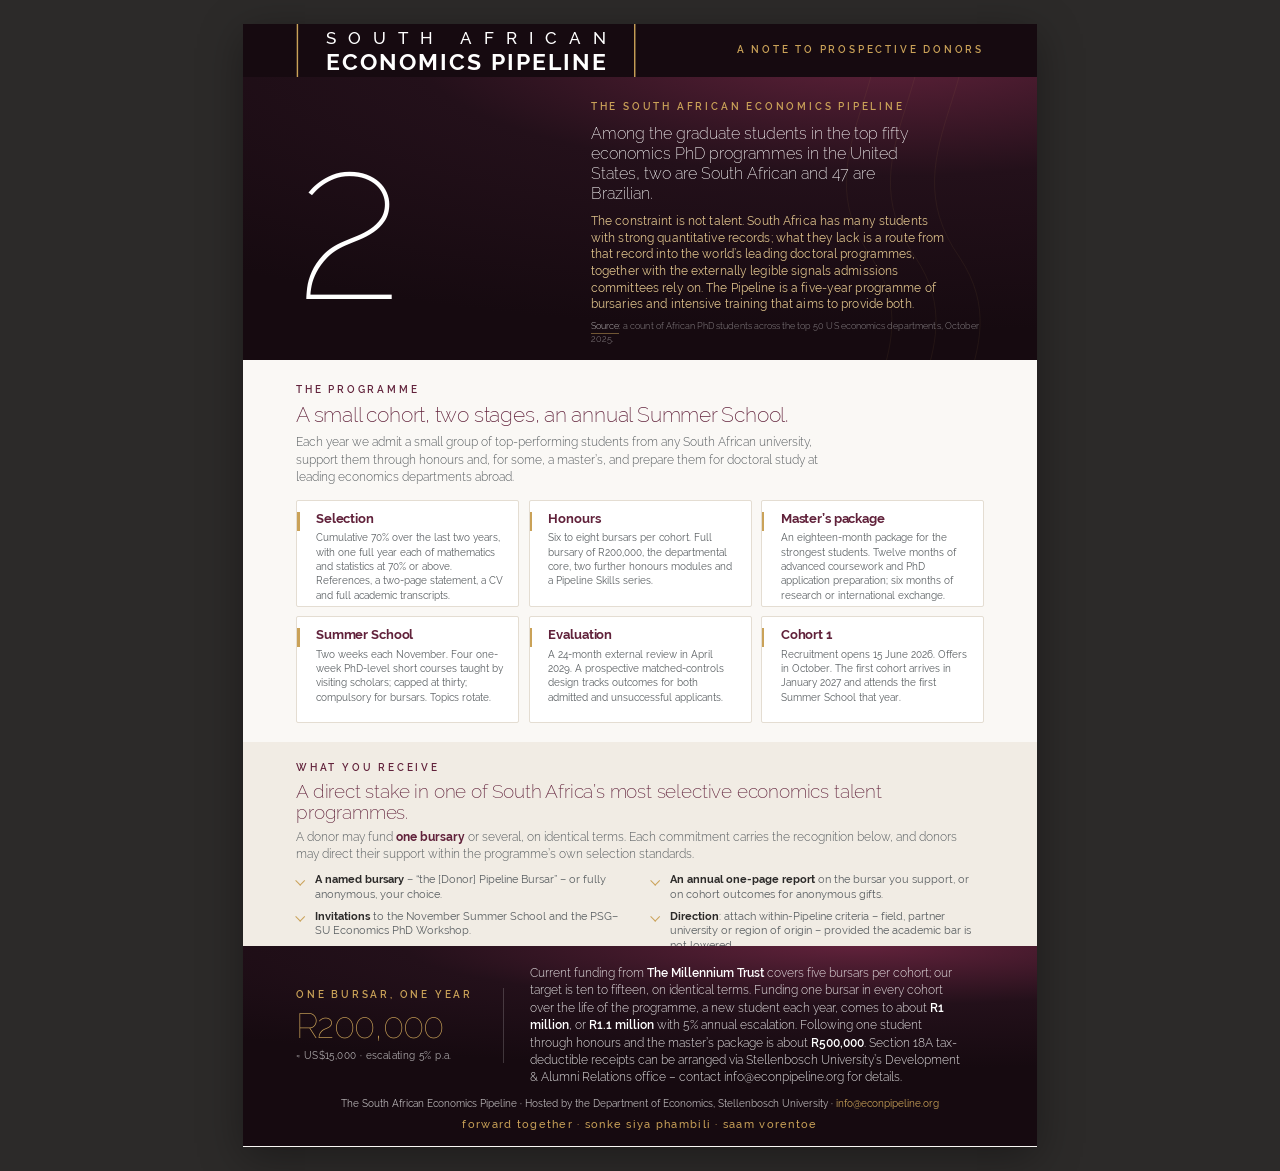
==== commit 490c1679: "Soften Section 18A wording in donor factsheet; regenerate PDF Co-Authored-By: Claude Fable 5 <norepl" ====
--- a/donor-factsheet.html
+++ b/donor-factsheet.html
@@ -166,8 +166,9 @@
       <strong>R1 million</strong>, or <strong>R1.1 million</strong> with
       5% annual escalation. Following one student through honours and the
       master&rsquo;s package is about <strong>R500,000</strong>. Section 18A
-      tax-deductible receipts are issued via Stellenbosch University&rsquo;s
-      Development &amp; Alumni Relations office.
+      tax-deductible receipts can be arranged via Stellenbosch
+      University&rsquo;s Development &amp; Alumni Relations office &ndash;
+      contact <a href="mailto:info@econpipeline.org">info@econpipeline.org</a> for details.
     </p>
   </section>
 
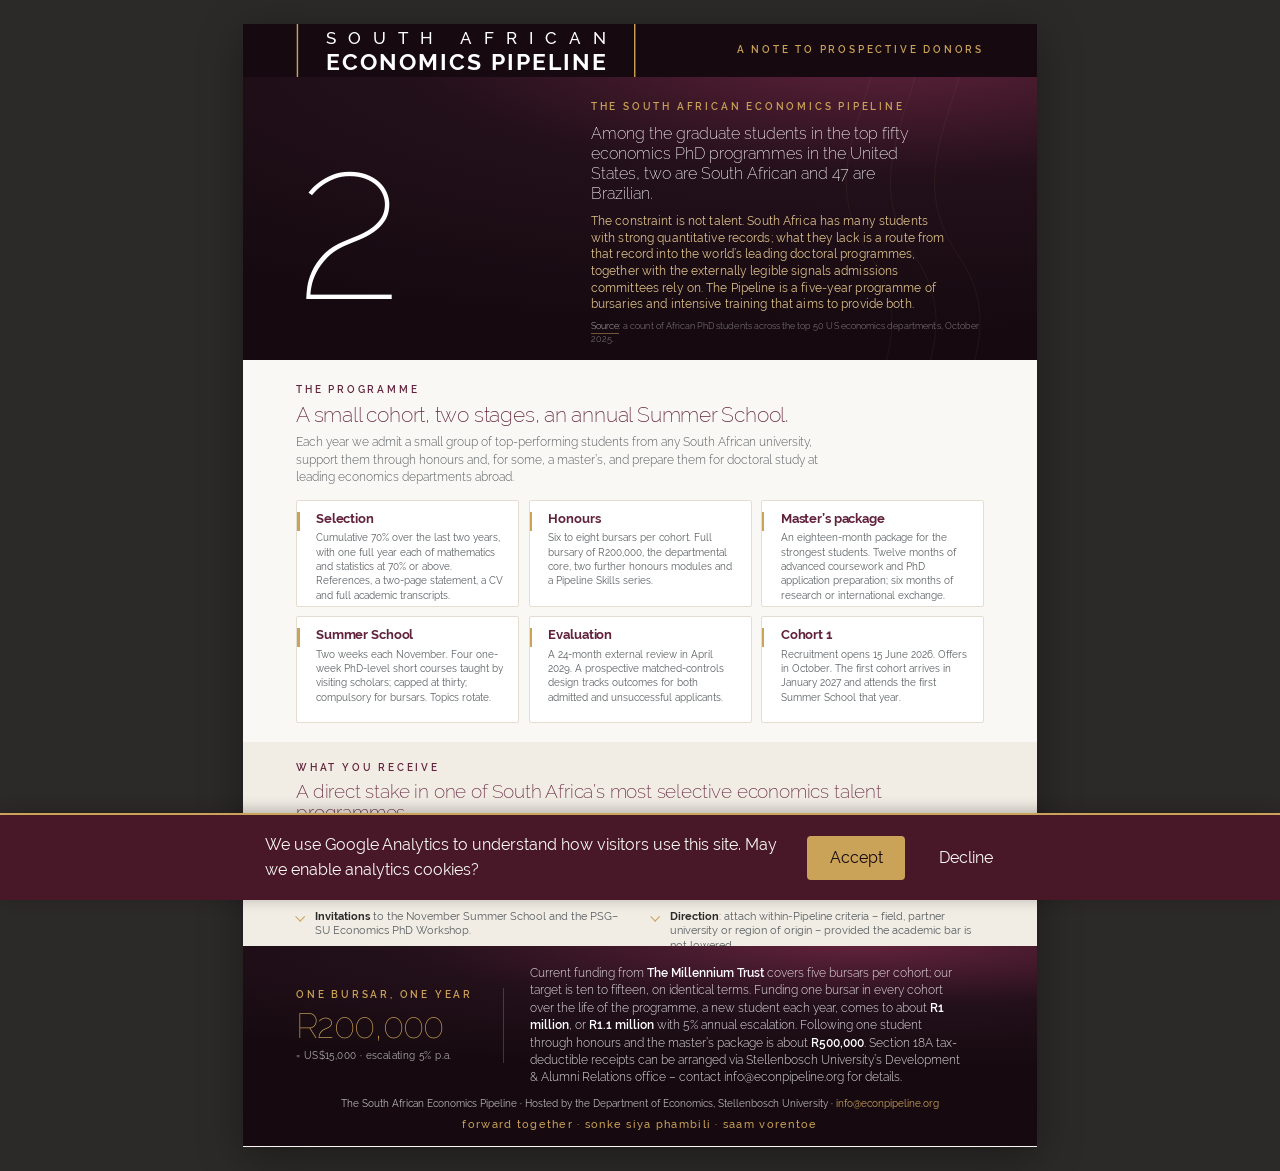
==== commit 521552fb: "Add Google Analytics 4 with consent banner; remove dead Plausible tag Replace the never-active Plaus" ====
--- a/donor-factsheet.html
+++ b/donor-factsheet.html
@@ -16,6 +16,9 @@
 
 <link rel="stylesheet" href="assets/css/styles.css">
 <link rel="stylesheet" href="assets/css/factsheet.css">
+
+<!-- Analytics (Google Analytics 4) – loads only after consent; see assets/js/analytics.js -->
+<script defer src="assets/js/analytics.js"></script>
 </head>
 <body class="fs">
 
--- a/assets/css/styles.css
+++ b/assets/css/styles.css
@@ -165,7 +165,7 @@
    HERO
    ========================================================================== */
 .hero{
-  min-height:100svh; position:relative; display:flex; flex-direction:column;
+  min-height:86svh; position:relative; display:flex; flex-direction:column;
   justify-content:center; overflow:hidden;
   background:
     radial-gradient(130% 100% at 80% -10%, var(--maroon) 0%, var(--ink-2) 45%, var(--ink) 100%);
@@ -176,27 +176,23 @@
 .hero__lines path{ fill:none; stroke:var(--gold); stroke-width:1; opacity:.14; }
 
 .hero__inner{ position:relative; z-index:2; max-width:var(--wrap); width:100%; margin-inline:auto; }
-.hero__figure{ margin:.6rem 0 1.4rem; }
+/* .hero__num retained for the factsheets */
 .hero__num{
   display:inline-block;
   font-weight:100; font-size:clamp(8rem, 27vw, 21rem); line-height:.86;
   letter-spacing:-.04em; color:#fff;
 }
-.hero__lead{
-  font-weight:200; font-size:clamp(1.5rem, 3.5vw, 2.7rem); line-height:1.22;
-  max-width:20ch; color:#fff;
-}
-.hero__lead .num{ color:var(--gold); font-weight:300; }
-.hero__claim{
-  margin-top:1.8rem; font-weight:400; font-size:clamp(1rem,1.5vw,1.18rem);
-  color:var(--gold-soft); letter-spacing:.01em; max-width:40ch;
-}
-.hero__source{
-  margin-top:1.4rem; font-weight:300; font-size:.82rem; line-height:1.5;
-  color:rgba(255,255,255,.5); max-width:54ch; letter-spacing:.005em;
-}
-.hero__source a{ color:rgba(255,255,255,.7); border-bottom:1px solid rgba(202,162,88,.5); padding-bottom:1px; transition:.3s var(--ease); }
-.hero__source a:hover{ color:var(--gold); border-bottom-color:var(--gold); }
+.hero__title{
+  margin-top:1.4rem; font-weight:200; font-size:clamp(2.3rem, 5.6vw, 4.2rem);
+  line-height:1.07; letter-spacing:-.015em; color:#fff; max-width:20ch;
+}
+.hero__sub{
+  margin-top:1.6rem; font-weight:300; font-size:clamp(1.05rem, 1.7vw, 1.3rem);
+  line-height:1.55; color:rgba(255,255,255,.82); max-width:52ch;
+}
+.hero__cta{ margin-top:2.4rem; display:flex; gap:1rem; flex-wrap:wrap; }
+.btn--ghost{ background:transparent; color:#fff; border-color:rgba(255,255,255,.45); }
+.btn--ghost:hover{ border-color:var(--gold); color:var(--gold); transform:translateY(-2px); }
 
 .hero__scroll{
   position:absolute; left:50%; bottom:2.2rem; transform:translateX(-50%); z-index:3;
@@ -225,43 +221,25 @@
 .stage p{ font-weight:300; font-size:.95rem; color:rgba(255,255,255,.7); line-height:1.55; }
 
 /* =============================================================================
-   ENDORSEMENT
-   ========================================================================== */
-.endorsement .section-head{ max-width:82ch; margin-inline:auto; text-align:center; }
-.endorsement .section-head .lede{ max-width:78ch; margin-inline:auto; }
-
-.endorse{
-  margin:clamp(2.4rem,5vw,3.6rem) auto 0; max-width:640px;
-  display:flex; flex-direction:column; align-items:center; text-align:center;
-}
-
-.endorse__bubble{
-  position:relative; width:100%; background:#fff;
-  border:1px solid var(--line); border-radius:18px;
-  padding:clamp(2.6rem,4vw,3.2rem) clamp(1.8rem,3.4vw,2.6rem) clamp(1.9rem,3vw,2.3rem);
-}
-.endorse__bubble::before{
-  content:"\201C"; position:absolute; top:.4rem; left:1.4rem;
-  font-size:3.4rem; line-height:1; color:var(--gold); font-weight:700;
-}
-.endorse__bubble::after{
-  content:""; position:absolute; left:50%; bottom:-9px;
-  width:18px; height:18px; background:#fff; transform:translateX(-50%) rotate(45deg);
-  border-right:1px solid var(--line); border-bottom:1px solid var(--line);
-}
-.endorse__bubble p{
-  font-weight:300; font-style:italic; color:var(--maroon);
-  font-size:clamp(1.12rem,1.9vw,1.5rem); line-height:1.5;
-}
-
-.endorse__by{ margin-top:1.9rem; display:flex; flex-direction:column; align-items:center; }
-.endorse__by img{
-  width:96px; height:96px; border-radius:50%; object-fit:cover; object-position:center top;
-  filter:grayscale(1); transition:filter .5s var(--ease); box-shadow:0 0 0 1px var(--line); margin-bottom:.9rem;
-}
-.endorse:hover .endorse__by img{ filter:grayscale(0); }
-.endorse__name{ font-weight:700; font-size:1rem; color:var(--black); }
-.endorse__role{ font-size:.82rem; color:var(--grey-soft); margin-top:.2rem; }
+   ENDORSEMENT BAND (attached below the hero)
+   ========================================================================== */
+.endorse-band{
+  background:var(--ink); color:#fff;
+  border-top:1px solid rgba(202,162,88,.25);
+  padding-block:clamp(2rem,4vw,3rem);
+}
+.endorse-band__inner{ display:flex; align-items:center; gap:clamp(1.4rem,3vw,2.4rem); }
+.endorse-band__photo{
+  width:84px; height:84px; border-radius:50%; object-fit:cover; object-position:center top;
+  flex-shrink:0; filter:grayscale(1); transition:filter .5s var(--ease);
+  box-shadow:0 0 0 1px rgba(202,162,88,.4);
+}
+.endorse-band:hover .endorse-band__photo{ filter:grayscale(0); }
+.endorse-band__quote p{
+  font-weight:300; font-style:italic; font-size:clamp(1rem,1.5vw,1.25rem);
+  line-height:1.55; color:rgba(255,255,255,.92); max-width:72ch;
+}
+.endorse-band__by{ margin-top:.7rem; font-size:.84rem; letter-spacing:.02em; color:var(--gold-soft); }
 
 /* =============================================================================
    STUDENTS
@@ -462,6 +440,8 @@
 .give__how{ margin-top:clamp(2.5rem,5vw,3.5rem); max-width:62ch; }
 .give__how-label{ font-size:.72rem; font-weight:600; letter-spacing:.2em; text-transform:uppercase; color:var(--gold); margin-bottom:1rem; }
 .give__how-body{ font-weight:300; color:rgba(255,255,255,.8); }
+.give__how-body a{ color:var(--gold); border-bottom:1px solid rgba(202,162,88,.4); padding-bottom:1px; }
+.give__how-body a:hover{ color:var(--gold-soft); border-bottom-color:var(--gold-soft); }
 .give__how .placeholder{ color:var(--gold-soft); font-style:italic; }
 .give__how .btn{ margin-top:1.8rem; }
 .give__how-link{ margin-top:1.2rem; font-weight:300; font-size:.92rem; color:rgba(255,255,255,.65); }
@@ -502,6 +482,82 @@
 .hero__inner.reveal{ transform:none; }
 
 /* =============================================================================
+   GIVE MODAL  (Fund a bursary)
+   ========================================================================== */
+/* Ghost button on a light surface (the modal); .btn--ghost is for dark areas. */
+.btn--ghost-dark{ background:transparent; color:var(--maroon); border-color:var(--gold); }
+.btn--ghost-dark:hover{ background:var(--maroon); color:#fff; border-color:var(--maroon); transform:translateY(-2px); }
+
+.give-modal{
+  border:0; border-radius:3px; padding:0; width:min(560px, calc(100vw - 2rem));
+  background:var(--paper); color:var(--black);
+  box-shadow:0 40px 120px -40px rgba(22,10,16,.7);
+}
+.give-modal::backdrop{ background:rgba(22,10,16,.62); }
+.give-modal[open]{ animation:giveIn .3s var(--ease); }
+@keyframes giveIn{ from{ opacity:0; transform:translateY(12px); } to{ opacity:1; transform:none; } }
+
+.give-modal__close-form{ position:sticky; top:0; display:flex; justify-content:flex-end; }
+.give-modal__close{
+  background:none; border:0; cursor:pointer; font-size:1.8rem; line-height:1;
+  color:var(--grey-soft); padding:.7rem 1rem .3rem; transition:color .25s var(--ease);
+}
+.give-modal__close:hover{ color:var(--maroon); }
+
+.give-modal__body{ padding:0 clamp(1.4rem,4vw,2.4rem) clamp(1.6rem,4vw,2.2rem); }
+.give-modal__title{ font-weight:200; font-size:clamp(1.5rem,4vw,2rem); line-height:1.1; color:var(--maroon); letter-spacing:-.01em; margin:.5rem 0 .8rem; }
+.give-modal__intro{ font-weight:300; font-size:.96rem; line-height:1.55; color:var(--grey); }
+
+.give-modal__fields{ display:grid; grid-template-columns:1.4fr 1fr; gap:1rem; margin-top:1.4rem; }
+.give-field{ display:flex; flex-direction:column; gap:.35rem; }
+.give-field__label{ font-size:.74rem; font-weight:600; letter-spacing:.12em; text-transform:uppercase; color:var(--grey); }
+.give-field input{
+  font-family:inherit; font-size:1rem; color:var(--ink);
+  padding:.6rem .75rem; border:1px solid var(--line); border-radius:2px; background:#fff;
+  transition:border-color .25s var(--ease);
+}
+.give-field input:focus{ outline:none; border-color:var(--gold); }
+
+.give-amounts{ display:flex; flex-wrap:wrap; gap:.5rem; margin-top:.8rem; }
+.give-chip{
+  font-family:inherit; font-size:.82rem; cursor:pointer;
+  padding:.4rem .8rem; border:1px solid var(--line); border-radius:100px; background:#fff; color:var(--grey);
+  transition:.25s var(--ease);
+}
+.give-chip:hover{ border-color:var(--gold); color:var(--maroon); }
+.give-chip.active{ background:var(--maroon); color:#fff; border-color:var(--maroon); }
+
+.give-ref{ margin-top:1.6rem; border:1px solid var(--gold-soft); border-left:3px solid var(--gold); background:#fcf9f2; padding:1rem 1.1rem; }
+.give-ref__label{ font-size:.72rem; font-weight:600; letter-spacing:.2em; text-transform:uppercase; color:var(--grey-soft); }
+.give-ref__row{ display:flex; align-items:center; gap:.8rem; margin-top:.4rem; }
+.give-ref__value{ font-family:"Trebuchet MS", monospace; font-size:clamp(1.1rem,3vw,1.35rem); font-weight:700; letter-spacing:.04em; color:var(--maroon); }
+.give-ref__note{ margin-top:.5rem; font-size:.82rem; line-height:1.5; color:var(--grey); }
+
+.give-bank{ margin-top:1.4rem; }
+.give-bank__head{ font-size:.72rem; font-weight:600; letter-spacing:.2em; text-transform:uppercase; color:var(--grey-soft); margin-bottom:.4rem; }
+.give-bank__list{ border-top:1px solid var(--line); }
+.give-bank__row{ display:flex; justify-content:space-between; align-items:baseline; gap:1rem; padding:.55rem 0; border-bottom:1px solid var(--line); }
+.give-bank__row dt{ font-size:.84rem; color:var(--grey); flex-shrink:0; }
+.give-bank__row dd{ display:flex; align-items:center; gap:.6rem; font-weight:600; font-size:.92rem; color:var(--black); text-align:right; }
+
+.give-copy{
+  font-family:inherit; cursor:pointer; background:none; color:var(--maroon);
+  border:1px solid var(--line); border-radius:2px; padding:.3rem .7rem; font-size:.74rem; font-weight:600;
+  letter-spacing:.04em; transition:.25s var(--ease);
+}
+.give-copy:hover{ border-color:var(--gold); color:var(--ink); }
+.give-copy.copied{ background:var(--maroon); color:#fff; border-color:var(--maroon); }
+.give-copy--mini{ padding:.18rem .5rem; font-size:.68rem; }
+.give-copy--all{ margin-top:.9rem; }
+
+.give-18a{ display:flex; align-items:flex-start; gap:.55rem; margin-top:1.3rem; font-size:.88rem; color:var(--grey); line-height:1.45; cursor:pointer; }
+.give-18a input{ margin-top:.18rem; accent-color:var(--maroon); }
+
+.give-modal__actions{ margin-top:1.6rem; display:flex; gap:.8rem; flex-wrap:wrap; }
+.give-modal__actions .btn{ flex:1 1 auto; text-align:center; }
+.give-modal__fineprint{ margin-top:1.1rem; font-size:.78rem; line-height:1.5; color:var(--grey-soft); }
+
+/* =============================================================================
    RESPONSIVE
    ========================================================================== */
 @media (max-width:900px){
@@ -525,6 +581,8 @@
   .footer__inner{ flex-direction:column; }
   .keynotes__list{ gap:.5rem; }
   .keynotes__list img{ width:80px; height:80px; }
+  .endorse-band__inner{ flex-direction:column; text-align:center; }
+  .give-modal__fields{ grid-template-columns:1fr; }
 }
 
 /* =============================================================================
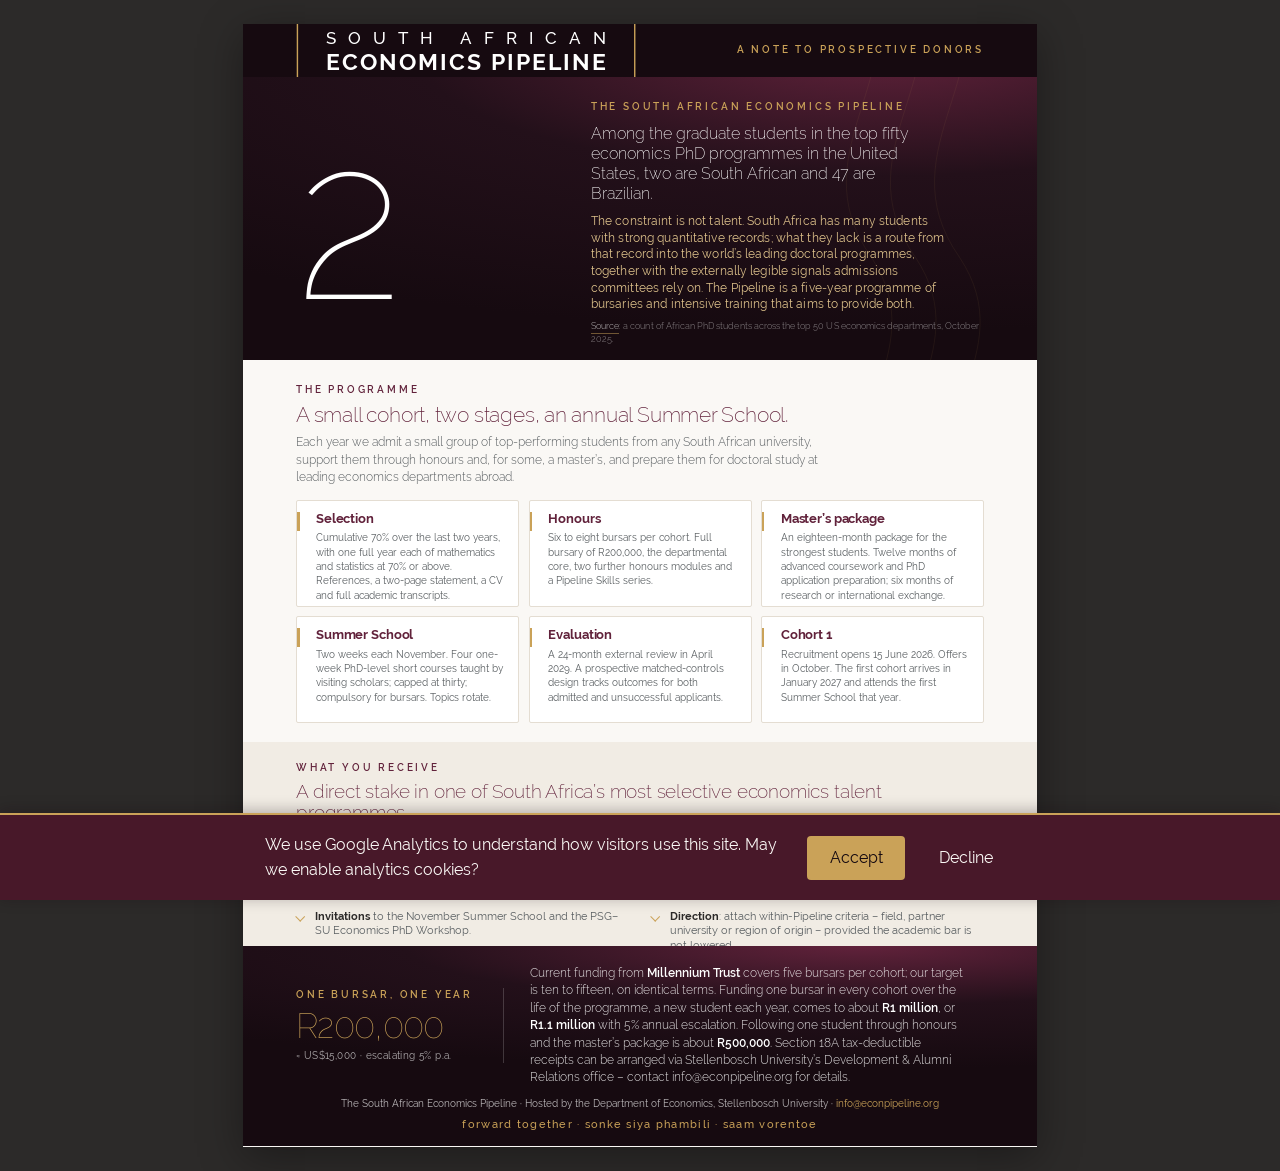
==== commit 001ce6d2: "Drop "The" from Millennium Trust throughout Co-Authored-By: Claude Opus 4.8 (1M context) <noreply@an" ====
--- a/donor-factsheet.html
+++ b/donor-factsheet.html
@@ -162,7 +162,7 @@
       <span class="fs-grow__sub">&asymp; US$15,000 &middot; escalating 5% p.a.</span>
     </div>
     <p class="fs-grow__copy">
-      Current funding from <strong>The Millennium Trust</strong> covers
+      Current funding from <strong>Millennium Trust</strong> covers
       five bursars per cohort; our target is ten to fifteen, on identical
       terms. Funding one bursar in every cohort over the life of the
       programme, a new student each year, comes to about
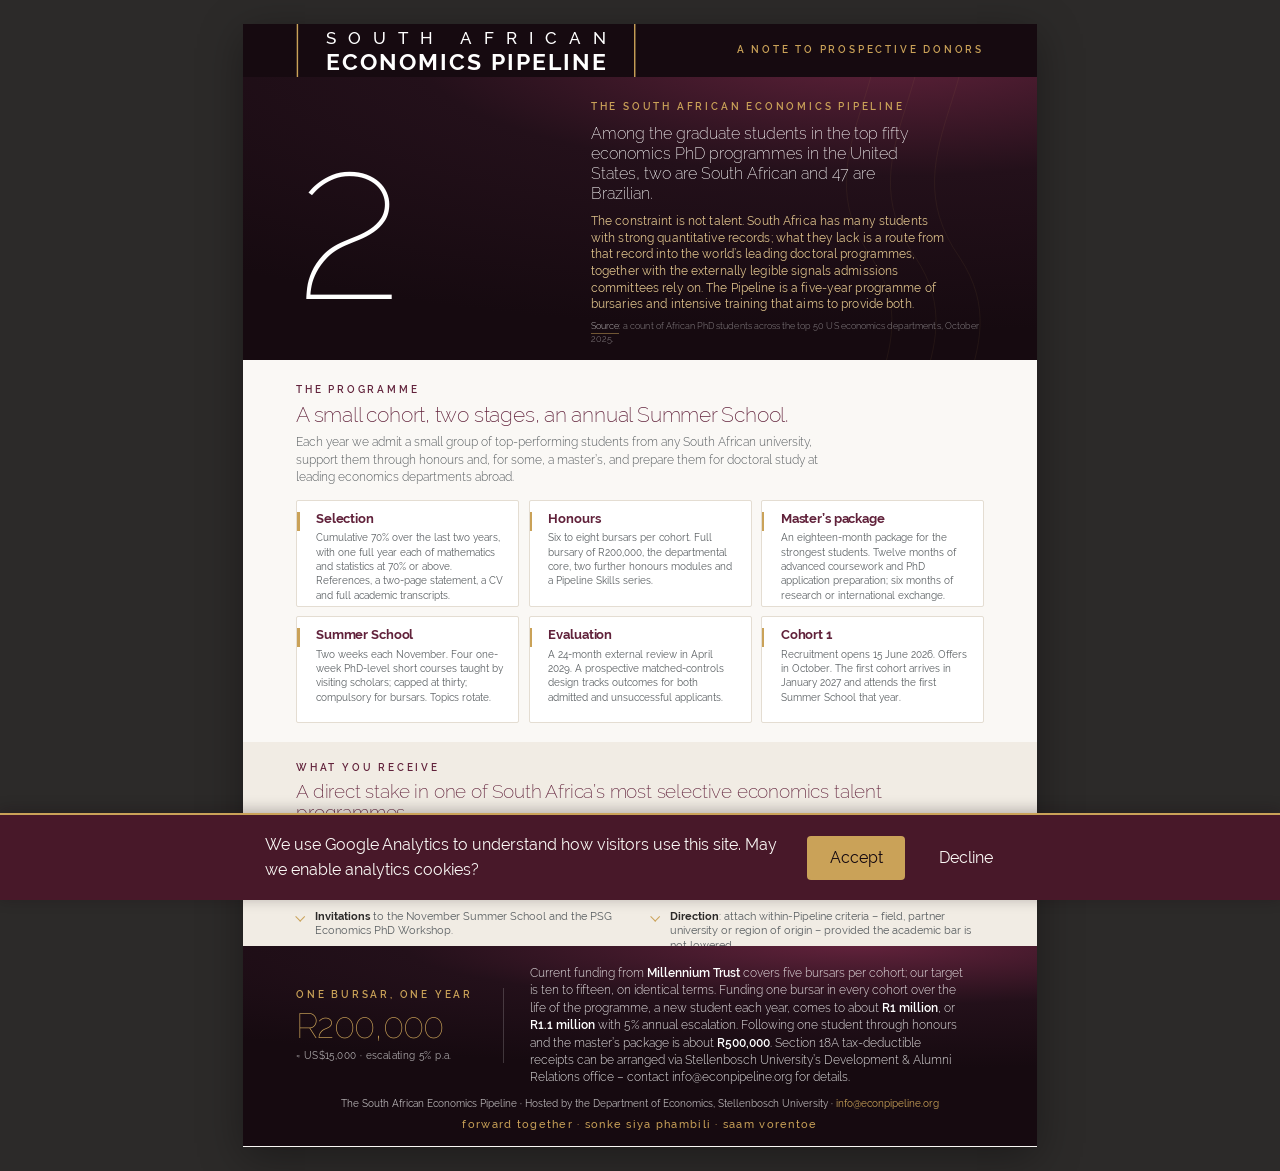
==== commit 7ed3bed9: "Rename workshop to PSG Economics PhD Workshop and add call for papers Adopt the final name "PSG Econ" ====
--- a/donor-factsheet.html
+++ b/donor-factsheet.html
@@ -149,7 +149,7 @@
     <ul class="fs-asks">
       <li><strong>A named bursary</strong> &ndash; &ldquo;the [Donor] Pipeline Bursar&rdquo; &ndash; or fully anonymous, your choice.</li>
       <li><strong>An annual one-page report</strong> on the bursar you support, or on cohort outcomes for anonymous gifts.</li>
-      <li><strong>Invitations</strong> to the November Summer School and the PSG&ndash;SU Economics PhD Workshop.</li>
+      <li><strong>Invitations</strong> to the November Summer School and the PSG Economics PhD Workshop.</li>
       <li><strong>Direction</strong>: attach within-Pipeline criteria &ndash; field, partner university or region of origin &ndash; provided the academic bar is not lowered.</li>
     </ul>
   </section>
--- a/assets/css/styles.css
+++ b/assets/css/styles.css
@@ -194,6 +194,16 @@
 .btn--ghost{ background:transparent; color:#fff; border-color:rgba(255,255,255,.45); }
 .btn--ghost:hover{ border-color:var(--gold); color:var(--gold); transform:translateY(-2px); }
 
+/* Tertiary cue to the film section – deliberately quieter than the two buttons. */
+.hero__film{
+  margin-top:1.7rem; display:inline-flex; align-items:center; gap:.65rem;
+  font-size:.9rem; font-weight:500; letter-spacing:.02em;
+  color:rgba(255,255,255,.72); transition:color .3s var(--ease);
+}
+.hero__film svg{ width:1.7rem; height:1.7rem; flex-shrink:0; opacity:.8; transition:opacity .3s var(--ease); }
+.hero__film:hover{ color:var(--gold); }
+.hero__film:hover svg{ opacity:1; }
+
 .hero__scroll{
   position:absolute; left:50%; bottom:2.2rem; transform:translateX(-50%); z-index:3;
   display:flex; flex-direction:column; align-items:center; gap:.6rem;
@@ -240,6 +250,58 @@
   line-height:1.55; color:rgba(255,255,255,.92); max-width:72ch;
 }
 .endorse-band__by{ margin-top:.7rem; font-size:.84rem; letter-spacing:.02em; color:var(--gold-soft); }
+
+/* =============================================================================
+   FILM
+   Flat ink, so the dark run above (hero → endorsement → vision) deepens into a
+   cinema surface before the page opens into the light Students section.
+   The player is a click-to-load facade: poster + play disc, swapped for the
+   YouTube iframe only on click (see main.js).
+   ========================================================================== */
+.film{
+  background:var(--ink); color:#fff;
+  padding-block:clamp(4rem,8vw,7rem);
+  scroll-margin-top:5rem;               /* keep the player clear of the fixed nav */
+}
+.film__lede{
+  font-weight:300; font-size:clamp(1.05rem,1.55vw,1.3rem); line-height:1.6;
+  color:rgba(255,255,255,.78); max-width:58ch; margin-top:1.5rem;
+}
+.film__meta{ color:var(--gold-soft); white-space:nowrap; }
+
+/* Facade and iframe share one box, so nothing shifts when the swap happens. */
+.film__facade,
+.film__frame{
+  display:block; width:100%; aspect-ratio:16 / 9;
+  border:1px solid rgba(202,162,88,.35); border-radius:2px;
+  background:var(--ink-2);
+  box-shadow:0 44px 110px -55px rgba(0,0,0,.95);
+}
+.film__facade{ position:relative; padding:0; overflow:hidden; cursor:pointer; font-family:inherit; }
+.film__facade:focus-visible{ outline:2px solid var(--gold); outline-offset:3px; }
+
+.film__poster{
+  width:100%; height:100%; object-fit:cover; opacity:.7;
+  transition:opacity .5s var(--ease), transform .8s var(--ease);
+}
+.film__scrim{
+  position:absolute; inset:0; pointer-events:none;
+  background:radial-gradient(58% 58% at 50% 50%, rgba(22,10,16,.5), transparent 72%);
+  transition:opacity .5s var(--ease);
+}
+.film__facade:hover .film__poster{ opacity:.86; transform:scale(1.02); }
+.film__facade:hover .film__scrim{ opacity:.65; }
+
+.film__play{
+  position:absolute; left:50%; top:50%; transform:translate(-50%,-50%);
+  width:clamp(4.2rem,7vw,5.6rem); height:clamp(4.2rem,7vw,5.6rem); pointer-events:none;
+  transition:transform .4s var(--ease);
+  filter:drop-shadow(0 14px 30px rgba(22,10,16,.6));
+}
+.film__play-disc{ fill:var(--gold); transition:fill .35s var(--ease); }
+.film__play-tri{ fill:var(--ink); }
+.film__facade:hover .film__play{ transform:translate(-50%,-50%) scale(1.06); }
+.film__facade:hover .film__play-disc{ fill:var(--gold-soft); }
 
 /* =============================================================================
    STUDENTS
@@ -561,6 +623,11 @@
    RESPONSIVE
    ========================================================================== */
 @media (max-width:900px){
+  /* Hand over to the hamburger here, not at 680px: the wordmark plus six links
+     overflow below ~860px, and body has overflow-x:hidden so they were clipped. */
+  .nav__links{ display:none; }
+  .nav__toggle{ display:block; }
+
   .grid--2{ grid-template-columns:1fr; }
   .stages{ grid-template-columns:repeat(2,1fr); }
   .institutions{ grid-template-columns:repeat(2,1fr); }
@@ -572,8 +639,6 @@
   .roadmap__track::before{ display:none; }
 }
 @media (max-width:680px){
-  .nav__links{ display:none; }
-  .nav__toggle{ display:block; }
   .stages{ grid-template-columns:1fr; }
   .institutions{ grid-template-columns:1fr; }
   .apptimeline__track{ grid-template-columns:repeat(2,1fr); }
